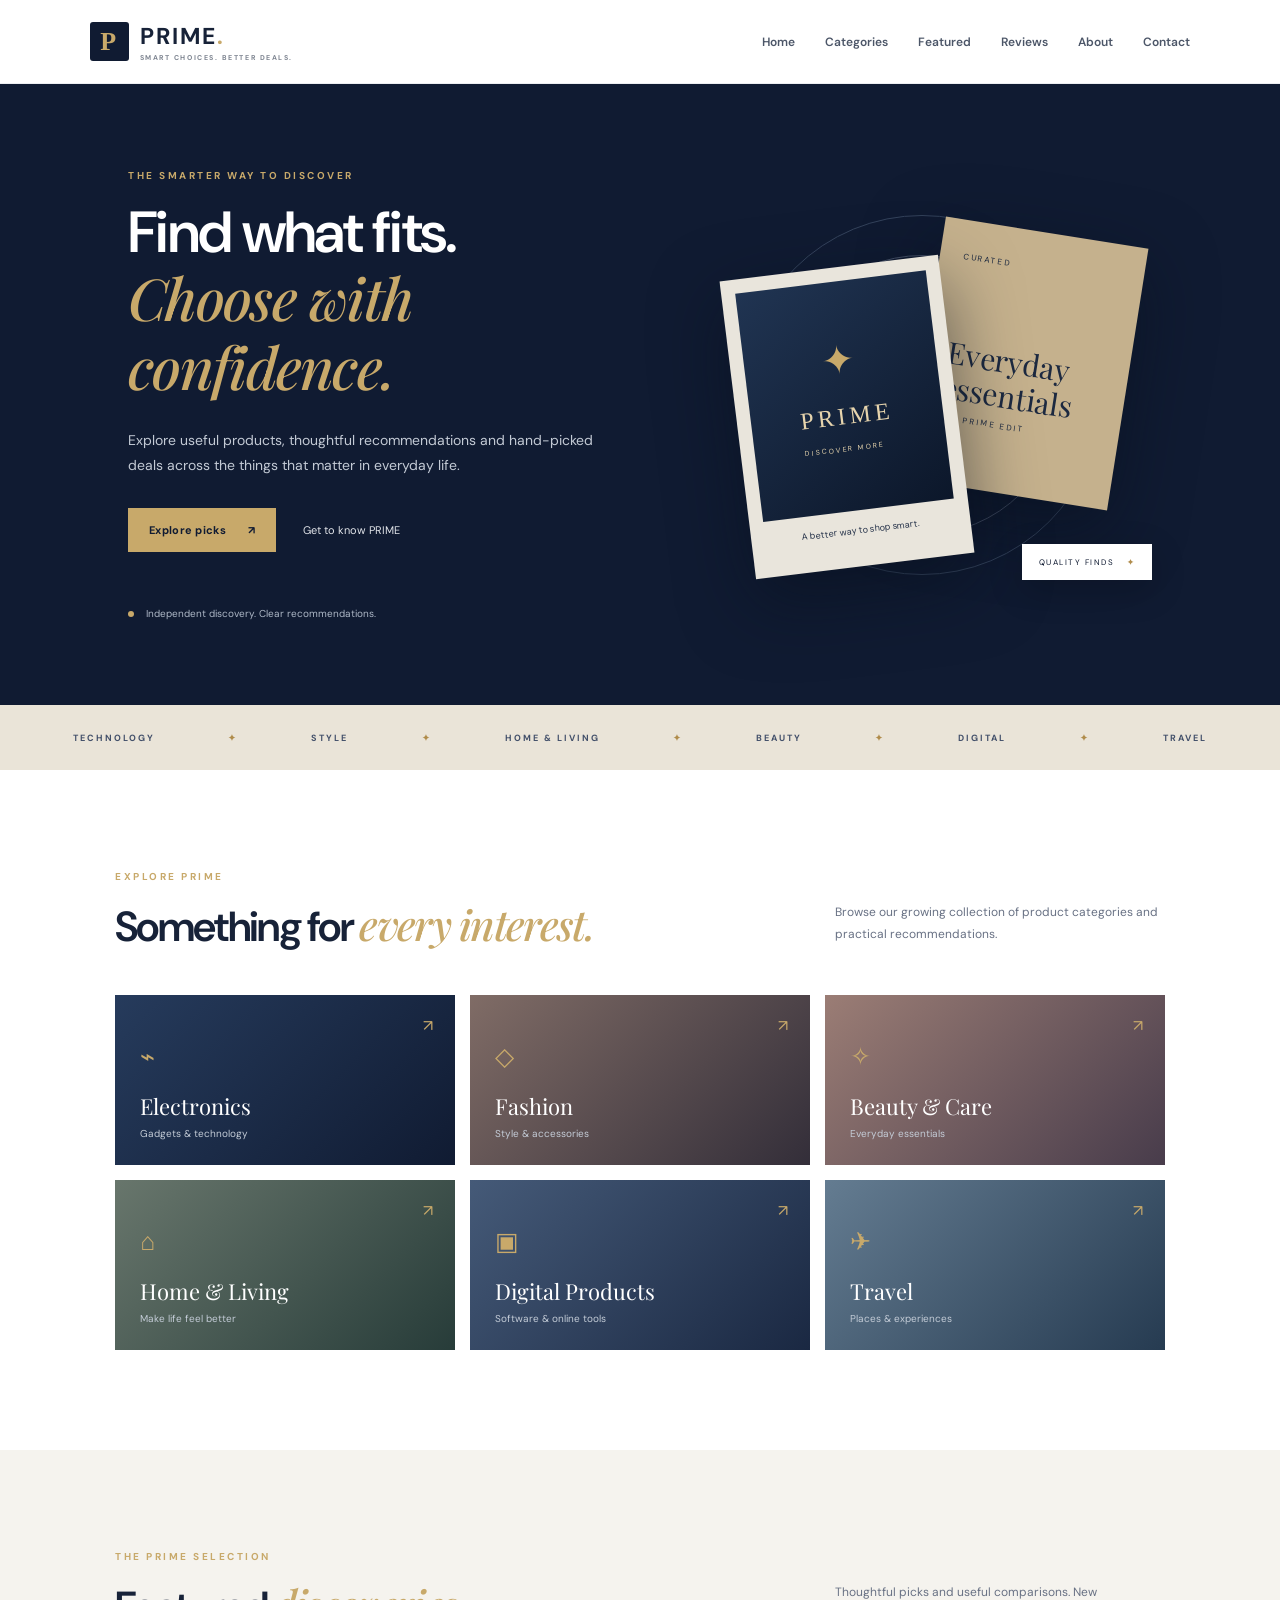
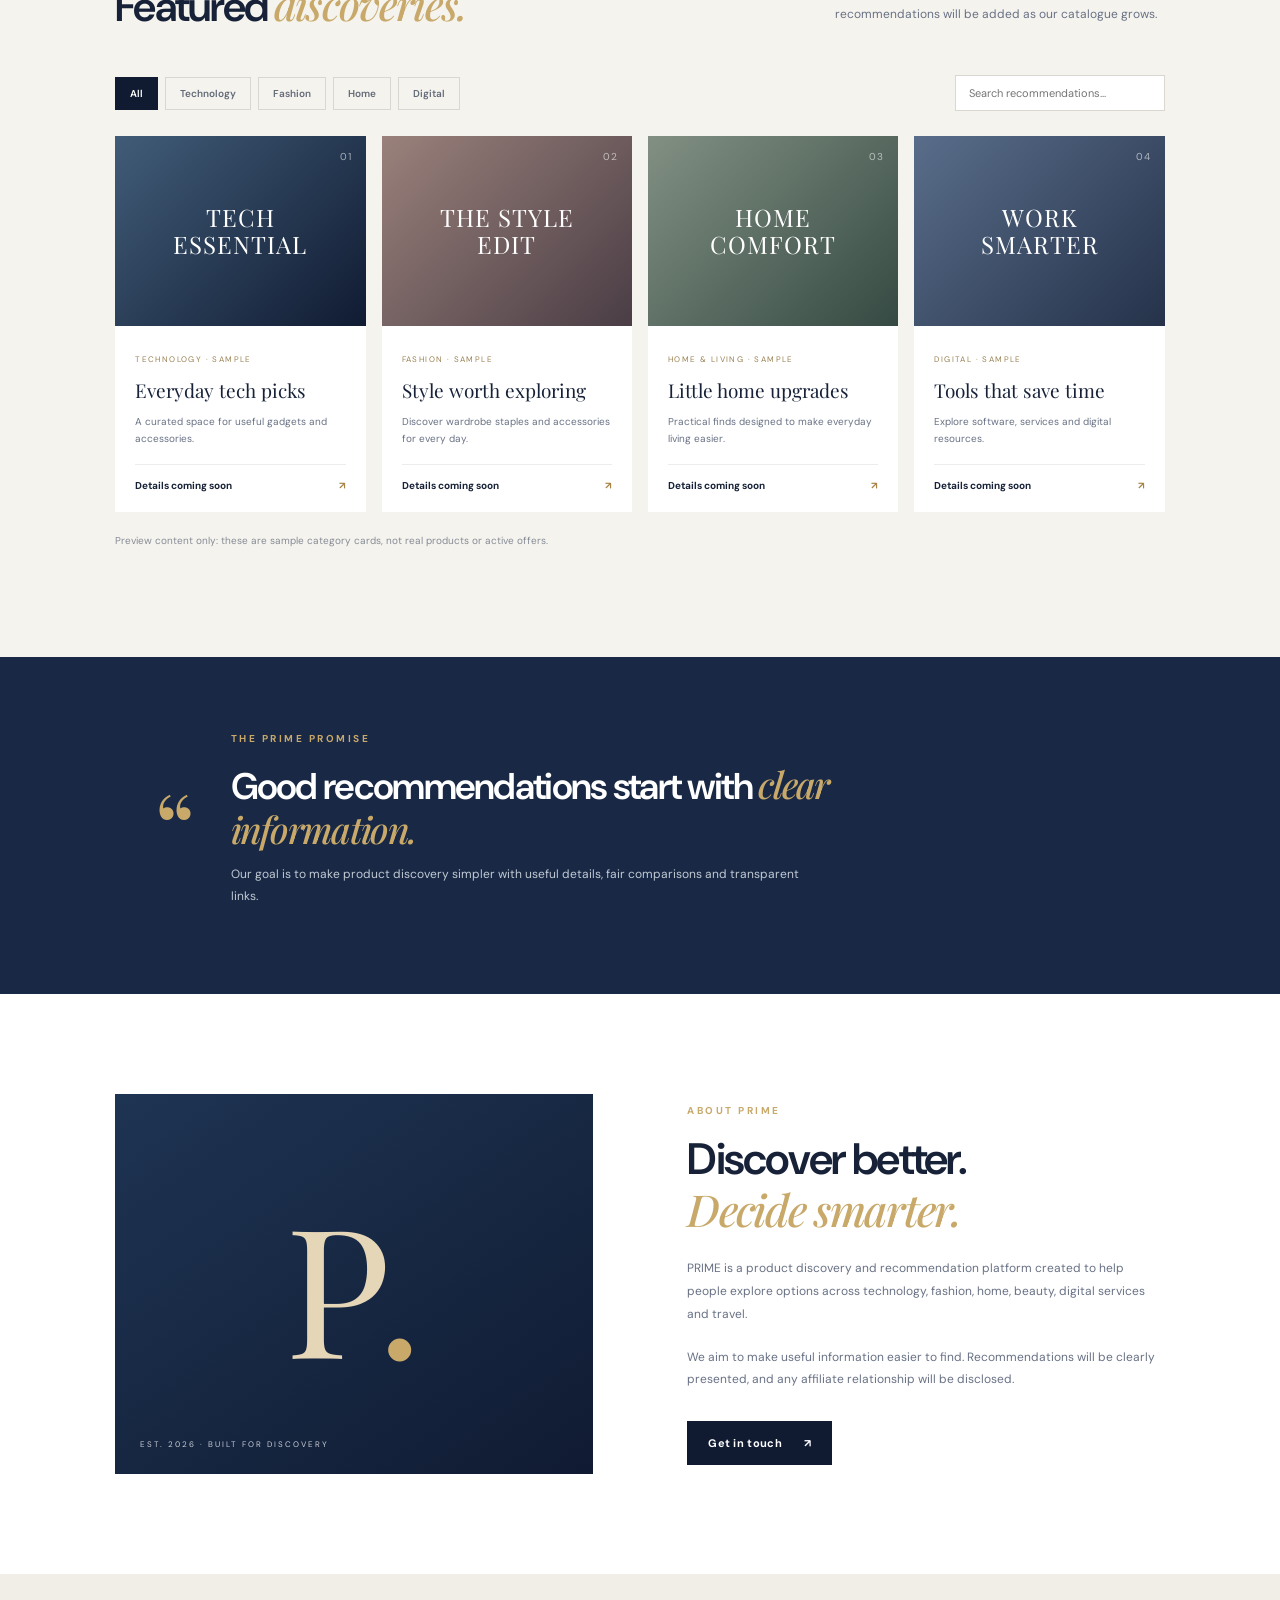
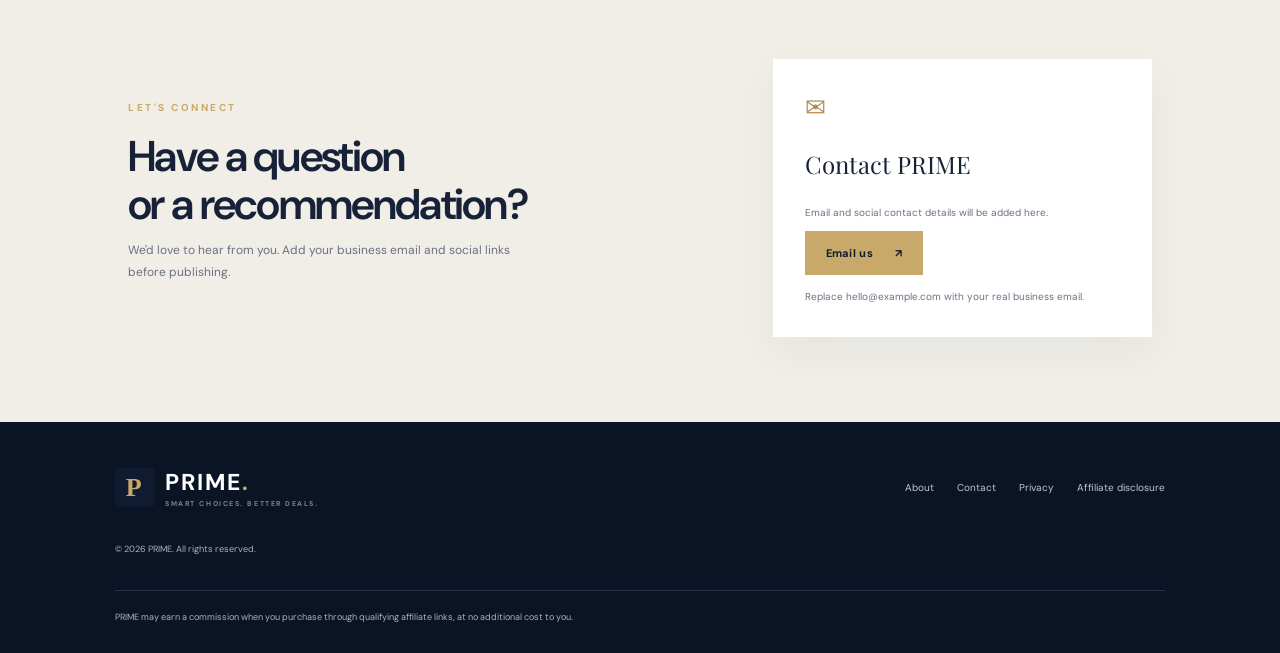
==== index.html @ de2ab21e "Add files via upload" ====
<!doctype html>
<html lang="en">
<head>
  <meta charset="utf-8">
  <meta name="viewport" content="width=device-width, initial-scale=1">
  <meta name="description" content="PRIME helps you discover useful products, compare options and explore deals from trusted sellers.">
  <meta name="theme-color" content="#101b32">
  <title>PRIME — Smart Choices. Better Deals.</title>
  <link rel="stylesheet" href="styles.css">
</head>
<body>
<header class="site-header">
  <a class="brand" href="#home" aria-label="PRIME home"><span class="brand-mark">P</span><span>PRIME<span class="brand-dot">.</span><small>SMART CHOICES. BETTER DEALS.</small></span></a>
  <button class="menu-toggle" aria-label="Open menu" aria-expanded="false">☰</button>
  <nav class="nav">
    <a href="#home">Home</a><a href="#categories">Categories</a><a href="#featured">Featured</a>
    <a href="#reviews">Reviews</a><a href="#about">About</a><a href="#contact">Contact</a>
  </nav>
</header>

<main>
<section class="hero" id="home">
  <div class="hero-copy">
    <p class="eyebrow">THE SMARTER WAY TO DISCOVER</p>
    <h1>Find what fits.<br><em>Choose with confidence.</em></h1>
    <p class="hero-text">Explore useful products, thoughtful recommendations and hand-picked deals across the things that matter in everyday life.</p>
    <div class="hero-actions"><a class="button button-gold" href="#featured">Explore picks <span>↗</span></a><a class="text-link" href="#about">Get to know PRIME</a></div>
    <div class="trust-line"><span class="trust-dot"></span> Independent discovery. Clear recommendations.</div>
  </div>
  <div class="hero-art" aria-label="Decorative premium product display">
    <div class="orbit orbit-one"></div><div class="orbit orbit-two"></div>
    <div class="hero-card card-back"><span>CURATED</span><b>Everyday<br>essentials</b><small>THE PRIME EDIT</small></div>
    <div class="hero-card card-front"><div class="device-screen"><span class="screen-spark">✦</span><span>PRIME<br><small>DISCOVER MORE</small></span></div><div class="card-caption">A better way to shop smart.</div></div>
    <div class="floating-tag">QUALITY FINDS <b>✦</b></div>
  </div>
</section>

<section class="ticker"><span>TECHNOLOGY</span><i>✦</i><span>STYLE</span><i>✦</i><span>HOME & LIVING</span><i>✦</i><span>BEAUTY</span><i>✦</i><span>DIGITAL</span><i>✦</i><span>TRAVEL</span></section>

<section class="section" id="categories">
  <div class="section-heading"><div><p class="eyebrow">EXPLORE PRIME</p><h2>Something for <em>every interest.</em></h2></div><p>Browse our growing collection of product categories and practical recommendations.</p></div>
  <div class="category-grid">
    <a class="category cat-tech" href="#featured"><span class="category-icon">⌁</span><b>Electronics</b><small>Gadgets & technology</small><span class="arrow">↗</span></a>
    <a class="category cat-style" href="#featured"><span class="category-icon">◇</span><b>Fashion</b><small>Style & accessories</small><span class="arrow">↗</span></a>
    <a class="category cat-beauty" href="#featured"><span class="category-icon">✧</span><b>Beauty & Care</b><small>Everyday essentials</small><span class="arrow">↗</span></a>
    <a class="category cat-home" href="#featured"><span class="category-icon">⌂</span><b>Home & Living</b><small>Make life feel better</small><span class="arrow">↗</span></a>
    <a class="category cat-digital" href="#featured"><span class="category-icon">▣</span><b>Digital Products</b><small>Software & online tools</small><span class="arrow">↗</span></a>
    <a class="category cat-travel" href="#featured"><span class="category-icon">✈</span><b>Travel</b><small>Places & experiences</small><span class="arrow">↗</span></a>
  </div>
</section>

<section class="featured-section" id="featured">
  <div class="section-heading"><div><p class="eyebrow">THE PRIME SELECTION</p><h2>Featured <em>discoveries.</em></h2></div><p>Thoughtful picks and useful comparisons. New recommendations will be added as our catalogue grows.</p></div>
  <div class="toolbar"><div class="filters" role="group" aria-label="Filter products"><button class="filter active" data-filter="all">All</button><button class="filter" data-filter="technology">Technology</button><button class="filter" data-filter="fashion">Fashion</button><button class="filter" data-filter="home">Home</button><button class="filter" data-filter="digital">Digital</button></div><input id="search" type="search" placeholder="Search recommendations..." aria-label="Search recommendations"></div>
  <div class="product-grid" id="product-grid">
    <article class="product-card" data-category="technology"><div class="product-art art-one"><span>TECH<br>ESSENTIAL</span><b>01</b></div><div class="product-info"><small>TECHNOLOGY · SAMPLE</small><h3>Everyday tech picks</h3><p>A curated space for useful gadgets and accessories.</p><a class="product-link" href="#contact">Details coming soon <span>↗</span></a></div></article>
    <article class="product-card" data-category="fashion"><div class="product-art art-two"><span>THE STYLE<br>EDIT</span><b>02</b></div><div class="product-info"><small>FASHION · SAMPLE</small><h3>Style worth exploring</h3><p>Discover wardrobe staples and accessories for every day.</p><a class="product-link" href="#contact">Details coming soon <span>↗</span></a></div></article>
    <article class="product-card" data-category="home"><div class="product-art art-three"><span>HOME<br>COMFORT</span><b>03</b></div><div class="product-info"><small>HOME & LIVING · SAMPLE</small><h3>Little home upgrades</h3><p>Practical finds designed to make everyday living easier.</p><a class="product-link" href="#contact">Details coming soon <span>↗</span></a></div></article>
    <article class="product-card" data-category="digital"><div class="product-art art-four"><span>WORK<br>SMARTER</span><b>04</b></div><div class="product-info"><small>DIGITAL · SAMPLE</small><h3>Tools that save time</h3><p>Explore software, services and digital resources.</p><a class="product-link" href="#contact">Details coming soon <span>↗</span></a></div></article>
  </div>
  <p class="demo-note">Preview content only: these are sample category cards, not real products or active offers.</p>
</section>

<section class="quote-band" id="reviews"><span class="quote-mark">“</span><div><p class="eyebrow">THE PRIME PROMISE</p><h2>Good recommendations start with <em>clear information.</em></h2><p>Our goal is to make product discovery simpler with useful details, fair comparisons and transparent links.</p></div></section>

<section class="section about-section" id="about"><div class="about-visual"><div class="about-monogram">P<span>.</span></div><span class="about-label">EST. 2026 · BUILT FOR DISCOVERY</span></div><div class="about-copy"><p class="eyebrow">ABOUT PRIME</p><h2>Discover better.<br><em>Decide smarter.</em></h2><p>PRIME is a product discovery and recommendation platform created to help people explore options across technology, fashion, home, beauty, digital services and travel.</p><p>We aim to make useful information easier to find. Recommendations will be clearly presented, and any affiliate relationship will be disclosed.</p><a class="button button-dark" href="#contact">Get in touch <span>↗</span></a></div></section>

<section class="contact-section" id="contact"><div><p class="eyebrow">LET'S CONNECT</p><h2>Have a question<br>or a recommendation?</h2><p>We'd love to hear from you. Add your business email and social links before publishing.</p></div><div class="contact-panel"><span class="contact-icon">✉</span><h3>Contact PRIME</h3><p>Email and social contact details will be added here.</p><a class="button button-gold" href="mailto:hello@example.com">Email us <span>↗</span></a><small>Replace hello@example.com with your real business email.</small></div></section>
</main>

<footer class="footer"><a class="brand footer-brand" href="#home"><span class="brand-mark">P</span><span>PRIME<span class="brand-dot">.</span><small>SMART CHOICES. BETTER DEALS.</small></span></a><div class="footer-links"><a href="#about">About</a><a href="#contact">Contact</a><a href="privacy.html">Privacy</a><a href="disclosure.html">Affiliate disclosure</a></div><p>© <span id="year"></span> PRIME. All rights reserved.</p><p class="footer-note">PRIME may earn a commission when you purchase through qualifying affiliate links, at no additional cost to you.</p></footer>
<script src="script.js"></script>
</body></html>
---- styles.css ----
@import url('https://fonts.googleapis.com/css2?family=DM+Sans:wght@400;500;600;700&family=Playfair+Display:ital,wght@0,500;0,600;0,700;1,500;1,600&display=swap');
:root{--navy:#101b32;--navy2:#192945;--gold:#c8a96a;--cream:#f5f3ee;--ink:#172238;--muted:#687184}
*{box-sizing:border-box}html{scroll-behavior:smooth}body{margin:0;font-family:'DM Sans',Arial,sans-serif;color:var(--ink);background:#fff}a{color:inherit;text-decoration:none}.site-header{height:84px;padding:0 7%;display:flex;align-items:center;justify-content:space-between;background:#fff;position:sticky;top:0;z-index:10;border-bottom:1px solid #eceef1}.brand{display:flex;align-items:center;gap:11px;font-size:23px;font-weight:700;letter-spacing:2px}.brand-mark{width:39px;height:39px;background:var(--navy);color:var(--gold);display:grid;place-items:center;font-family:Georgia,serif;font-size:26px;border-radius:3px}.brand-dot{color:var(--gold)}.brand small{display:block;font-size:7px;letter-spacing:1.55px;color:#7d8490;margin-top:2px}.nav{display:flex;gap:30px;font-size:12px;font-weight:600;color:#4c5668}.nav a:hover,.footer-links a:hover{color:#b08c4b}.menu-toggle{display:none;background:none;border:0;font-size:25px;color:var(--navy)}
.hero{background:var(--navy);color:white;min-height:590px;padding:85px 10%;display:grid;grid-template-columns:1.1fr .9fr;align-items:center;overflow:hidden}.eyebrow{font-size:10px;letter-spacing:2.5px;font-weight:700;color:var(--gold);margin:0 0 18px}.hero h1,.section h2,.section-heading h2,.about-copy h2,.quote-band h2,.contact-section h2{font-size:clamp(36px,5vw,58px);line-height:1.12;letter-spacing:-1.7px;margin:0;font-weight:600}.hero h1 em,.section h2 em,.section-heading h2 em,.about-copy h2 em,.quote-band h2 em{font-family:'Playfair Display',serif;color:var(--gold);font-weight:500}.hero-text{max-width:480px;color:#c3cad5;line-height:1.8;font-size:14px;margin:25px 0 30px}.hero-actions{display:flex;align-items:center;gap:27px}.button{display:inline-flex;align-items:center;gap:22px;padding:15px 21px;font-size:11px;font-weight:700;letter-spacing:.3px}.button-gold{background:var(--gold);color:var(--navy)}.button-dark{background:var(--navy);color:white}.text-link{font-size:11px;color:#e1e4e9}.trust-line{margin-top:55px;color:#aeb8c7;font-size:10px}.trust-dot{display:inline-block;width:6px;height:6px;border-radius:50%;background:var(--gold);margin-right:9px}.hero-art{height:400px;position:relative;display:grid;place-items:center}.orbit{position:absolute;border:1px solid #34435c;border-radius:50%;width:360px;height:360px}.orbit-two{width:280px;height:280px;border-color:#48536a}.hero-card{position:absolute;box-shadow:0 25px 70px #080f1d88}.card-back{width:205px;height:265px;background:#c5b18d;right:5%;top:36px;padding:23px;color:#1c2940;transform:rotate(9deg)}.card-back span,.card-back small{font-size:8px;letter-spacing:2px}.card-back b{display:block;font:30px/1.15 'Playfair Display',serif;margin-top:72px}.card-front{width:220px;height:300px;background:#e9e5dc;left:10%;top:72px;transform:rotate(-7deg);padding:14px}.device-screen{height:230px;background:linear-gradient(145deg,#203452,#0c172a);display:flex;flex-direction:column;align-items:center;justify-content:center;color:#e6d4ad;font:24px Georgia;letter-spacing:4px}.device-screen small{font:7px 'DM Sans';letter-spacing:2px}.screen-spark{font-size:40px;color:var(--gold);margin-bottom:20px}.card-caption{color:#26334a;text-align:center;font-size:9px;margin-top:14px}.floating-tag{position:absolute;bottom:15px;right:0;background:white;color:var(--navy);padding:13px 17px;font-size:8px;letter-spacing:1.5px;box-shadow:0 10px 35px #0003}.floating-tag b{color:#b08c4b;margin-left:9px}.ticker{height:65px;background:#eae4d8;display:flex;align-items:center;justify-content:space-evenly;color:#43506a;font-size:9px;font-weight:700;letter-spacing:2px;flex-wrap:wrap}.ticker i{color:#b08c4b;font-style:normal}.section,.featured-section{padding:100px 9%}.section-heading{display:flex;align-items:end;justify-content:space-between;gap:35px;margin-bottom:45px}.section-heading h2{font-size:42px}.section-heading>p{max-width:330px;color:var(--muted);font-size:12px;line-height:1.8;margin:0 0 5px}.category-grid{display:grid;grid-template-columns:repeat(3,1fr);gap:15px}.category{min-height:170px;padding:25px;position:relative;display:flex;flex-direction:column;justify-content:end;color:white;overflow:hidden}.category:before{content:"";position:absolute;inset:0;background:linear-gradient(135deg,#263b5c,#101b32);z-index:0}.category>*{position:relative}.category-icon{font-size:25px;color:var(--gold);margin-bottom:18px}.category b{font:22px 'Playfair Display',serif}.category small{font-size:10px;color:#c4ccd7;margin-top:6px}.category .arrow{position:absolute;right:22px;top:20px;color:var(--gold)}.cat-style:before{background:linear-gradient(135deg,#806c66,#332e39)}.cat-beauty:before{background:linear-gradient(135deg,#9b7d75,#483c4b)}.cat-home:before{background:linear-gradient(135deg,#68766c,#273c39)}.cat-digital:before{background:linear-gradient(135deg,#455a78,#1a2842)}.cat-travel:before{background:linear-gradient(135deg,#647c91,#263b51)}.featured-section{background:var(--cream)}.toolbar{display:flex;justify-content:space-between;gap:20px;align-items:center;margin-bottom:25px}.filters{display:flex;gap:7px;flex-wrap:wrap}.filter{border:1px solid #d9d7d0;background:transparent;padding:9px 14px;font:600 10px 'DM Sans';color:#626a77;cursor:pointer}.filter.active,.filter:hover{background:var(--navy);color:white;border-color:var(--navy)}#search{padding:10px 13px;border:1px solid #d9d7d0;background:white;font:11px 'DM Sans';min-width:210px}.product-grid{display:grid;grid-template-columns:repeat(4,1fr);gap:16px}.product-card{background:#fff}.product-art{height:190px;display:flex;align-items:center;justify-content:center;position:relative;color:#fff;font:24px/1.15 'Playfair Display',serif;text-align:center;letter-spacing:1px}.product-art b{position:absolute;right:14px;top:14px;font:10px 'DM Sans';color:#fff9}.art-one{background:linear-gradient(135deg,#415c78,#101b32)}.art-two{background:linear-gradient(135deg,#9a817b,#4a3d45)}.art-three{background:linear-gradient(135deg,#829083,#354a43)}.art-four{background:linear-gradient(135deg,#596d8a,#25324a)}.product-info{padding:20px}.product-info small{font-size:8px;letter-spacing:1.4px;color:#9a8152}.product-info h3{font:19px 'Playfair Display',serif;margin:10px 0}.product-info p{font-size:10px;line-height:1.7;color:var(--muted);min-height:35px}.product-link{display:flex;justify-content:space-between;border-top:1px solid #ececec;padding-top:14px;margin-top:16px;font-size:10px;font-weight:700}.product-link span{color:#a78345}.demo-note{font-size:10px;color:#858b95;margin-top:22px}.quote-band{padding:75px 12%;background:var(--navy2);color:white;display:flex;gap:35px;align-items:center}.quote-mark{font:100px 'Playfair Display',serif;color:var(--gold);line-height:.7}.quote-band h2{font-size:37px;max-width:650px}.quote-band p:last-child{font-size:12px;color:#c1c9d4;line-height:1.8;max-width:570px}.about-section{display:grid;grid-template-columns:1fr 1fr;gap:9%;align-items:center}.about-visual{min-height:380px;background:linear-gradient(145deg,#1e3453,#101b32);display:grid;place-items:center;position:relative}.about-monogram{font:180px 'Playfair Display',serif;color:#e5d6b8}.about-monogram span{color:var(--gold)}.about-label{position:absolute;bottom:25px;left:25px;color:#c9cdd4;font-size:8px;letter-spacing:2px}.about-copy h2{font-size:44px}.about-copy>p:not(.eyebrow){font-size:12px;line-height:1.9;color:var(--muted);margin:20px 0}.about-copy .button{margin-top:10px}.contact-section{background:#f1eee7;padding:85px 10%;display:grid;grid-template-columns:1fr .7fr;gap:10%;align-items:center}.contact-section h2{font-size:43px}.contact-section>div>p:last-child{font-size:12px;color:var(--muted);line-height:1.8;max-width:390px}.contact-panel{background:white;padding:32px;box-shadow:0 15px 40px #1a27400d}.contact-icon{color:#b18d4d;font-size:25px}.contact-panel h3{font:24px 'Playfair Display',serif}.contact-panel p,.contact-panel small{font-size:10px;color:var(--muted);line-height:1.7}.contact-panel small{display:block;margin-top:13px}.footer{background:#0b1425;color:white;padding:45px 9% 30px;display:grid;grid-template-columns:1fr 1fr;gap:20px;align-items:center}.footer-brand{width:max-content}.footer-links{display:flex;justify-content:end;gap:23px;font-size:10px;color:#c1c7d1}.footer>p{font-size:9px;color:#aab3c2;margin:15px 0 0}.footer-note{grid-column:1/-1;border-top:1px solid #263149;padding-top:20px}
@media(max-width:800px){.site-header{height:70px;padding:0 5%}.menu-toggle{display:block}.nav{display:none;position:absolute;top:70px;left:0;right:0;background:white;padding:20px 7%;flex-direction:column;gap:18px;border-bottom:1px solid #eee}.nav.open{display:flex}.hero{padding:65px 7%;grid-template-columns:1fr;min-height:auto}.hero-art{height:350px;margin-top:25px}.card-front{left:20%}.card-back{right:12%}.ticker{gap:13px;padding:15px;height:auto;min-height:60px}.section,.featured-section{padding:70px 6%}.section-heading{display:block}.section-heading>p{margin-top:18px}.category-grid{grid-template-columns:repeat(2,1fr)}.product-grid{grid-template-columns:repeat(2,1fr)}.quote-band{padding:60px 7%}.about-section{grid-template-columns:1fr;gap:40px}.about-visual{min-height:290px}.contact-section{grid-template-columns:1fr;gap:35px;padding:65px 7%}}
@media(max-width:480px){.hero h1{font-size:42px}.hero-art{height:300px}.orbit{width:280px;height:280px}.orbit-two{width:220px;height:220px}.card-front{width:175px;height:245px;left:9%;top:35px}.device-screen{height:185px}.card-back{width:165px;height:220px;right:2%;top:15px}.card-back b{font-size:24px;margin-top:55px}.category-grid{grid-template-columns:1fr 1fr;gap:9px}.category{min-height:145px;padding:16px}.category b{font-size:18px}.product-grid{grid-template-columns:1fr 1fr;gap:10px}.product-art{height:140px;font-size:19px}.product-info{padding:13px}.product-info h3{font-size:16px}.toolbar{align-items:stretch;flex-direction:column}#search{width:100%}.quote-band{gap:15px}.quote-mark{font-size:65px}.quote-band h2{font-size:30px}.contact-section h2{font-size:36px}.footer{grid-template-columns:1fr}.footer-links{justify-content:start;flex-wrap:wrap}.footer-note{grid-column:auto}}
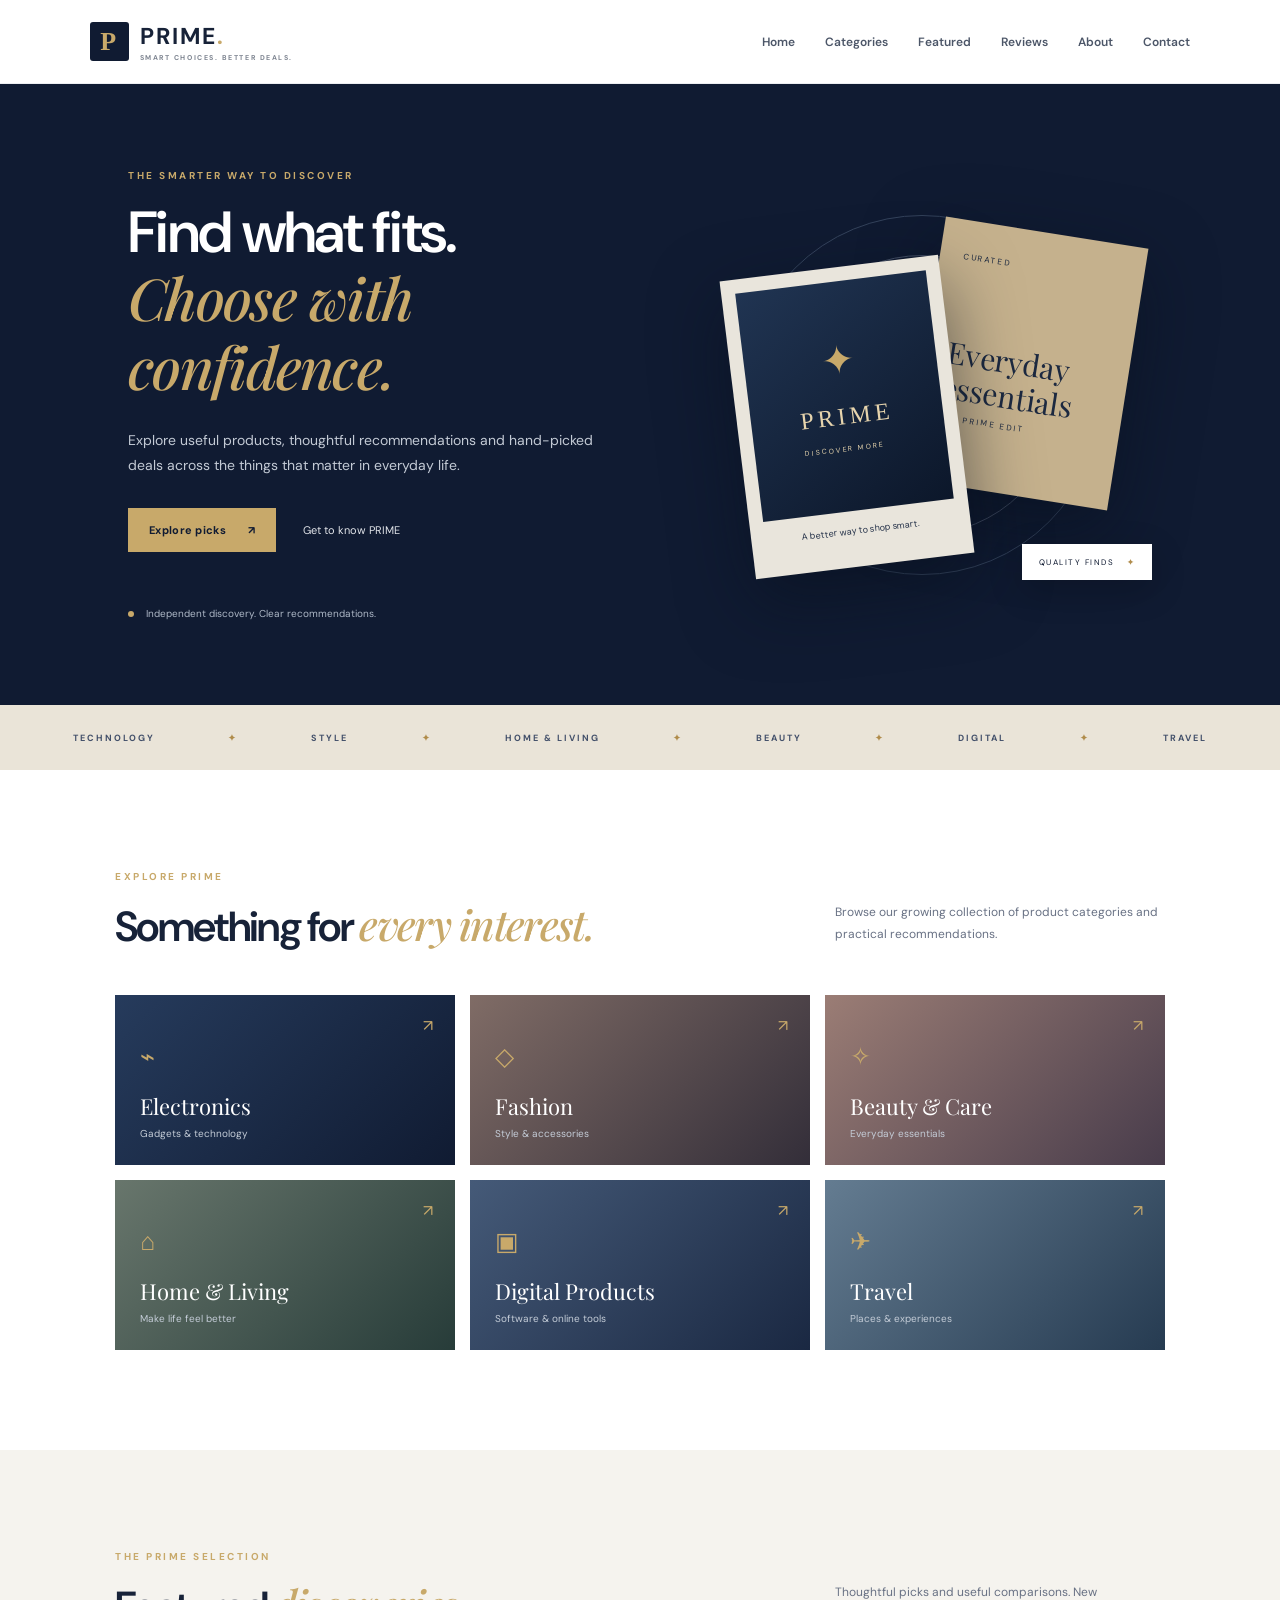
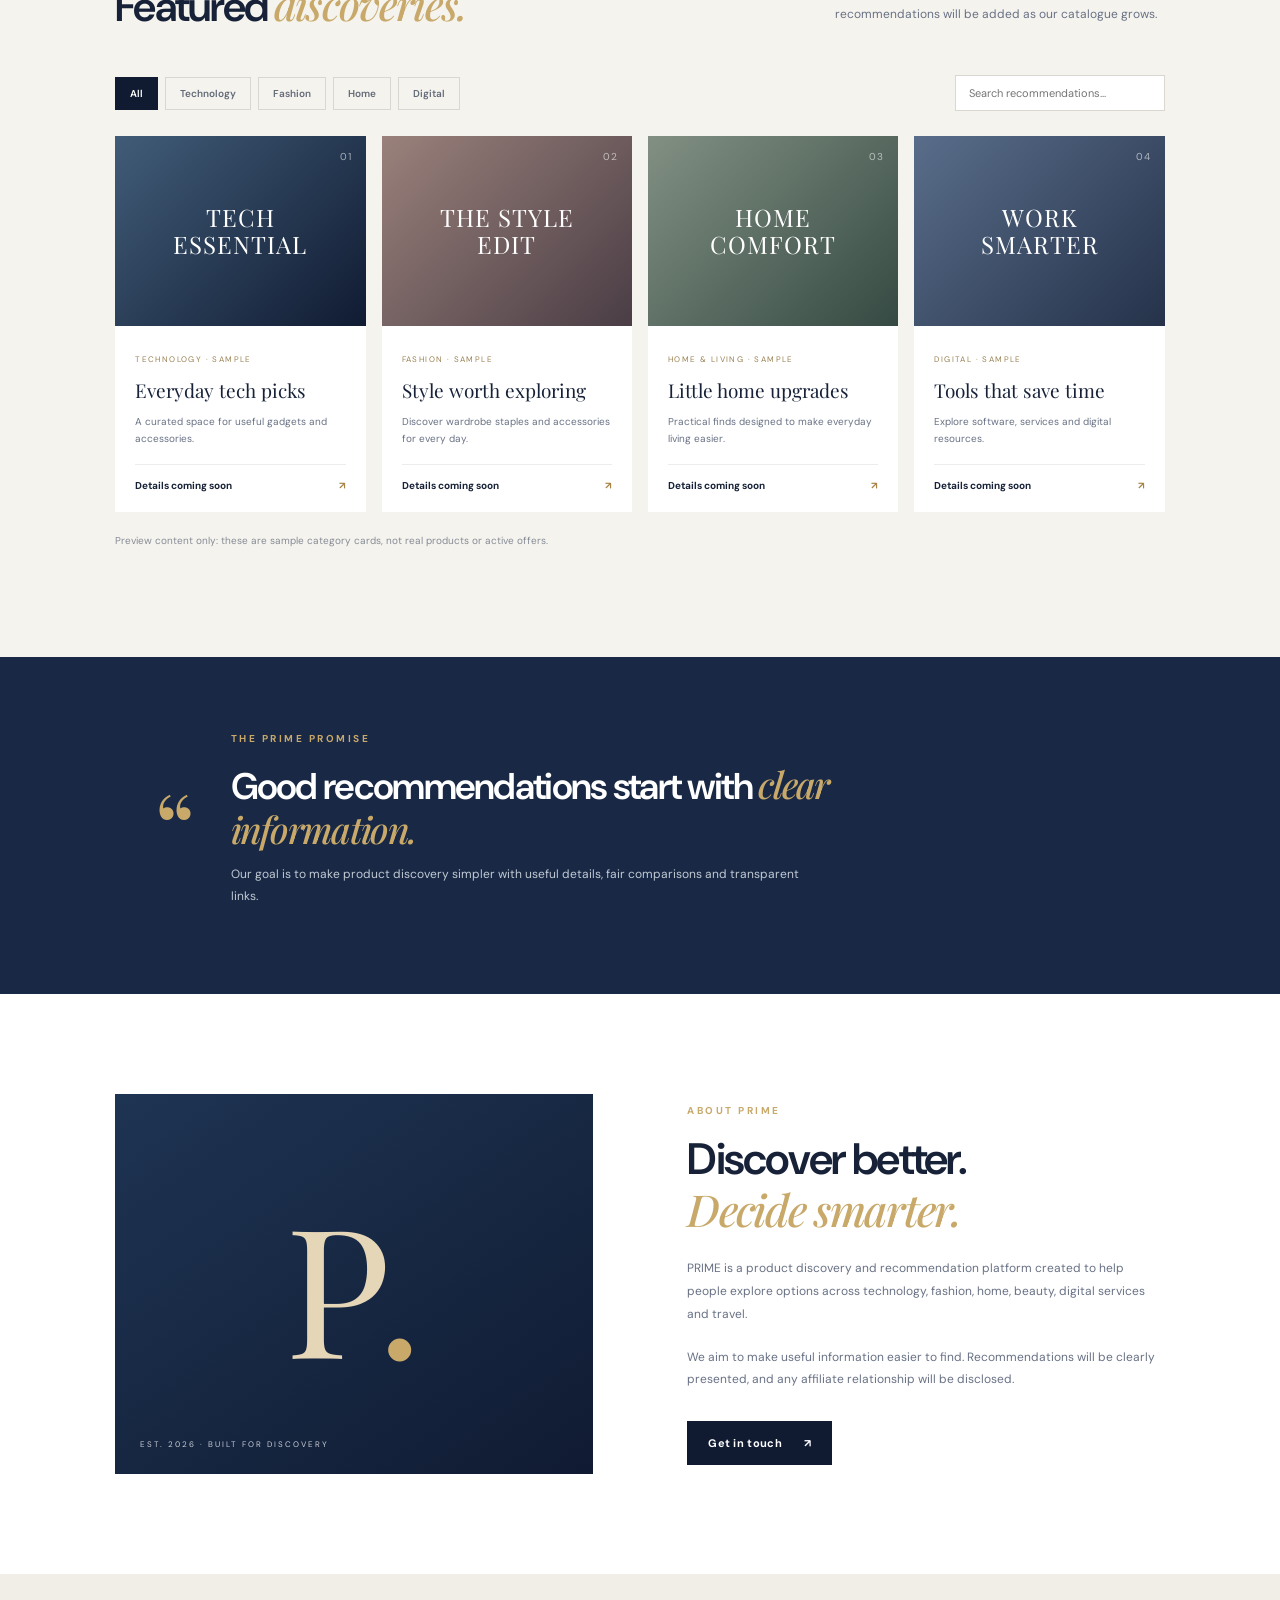
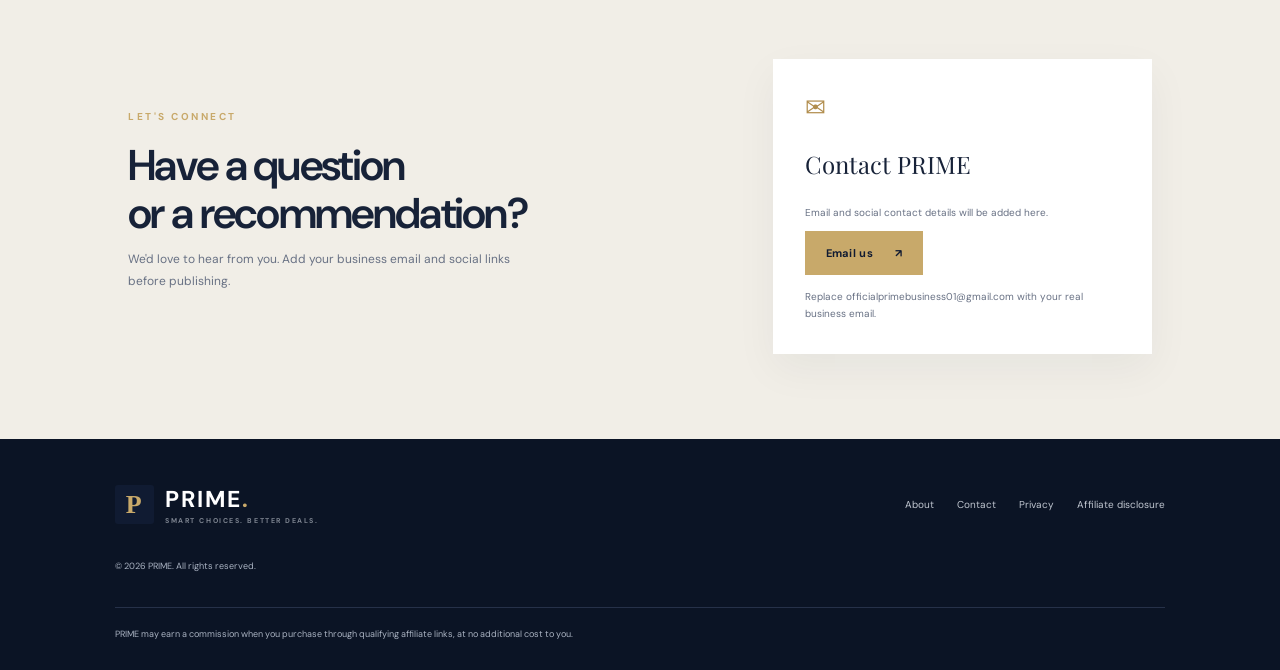
==== commit 6b0074c0: "Change contact email to officialprimebusiness01@gmail.com Updated contact email in the contact secti" ====
--- a/index.html
+++ b/index.html
@@ -65,9 +65,9 @@
 
 <section class="section about-section" id="about"><div class="about-visual"><div class="about-monogram">P<span>.</span></div><span class="about-label">EST. 2026 · BUILT FOR DISCOVERY</span></div><div class="about-copy"><p class="eyebrow">ABOUT PRIME</p><h2>Discover better.<br><em>Decide smarter.</em></h2><p>PRIME is a product discovery and recommendation platform created to help people explore options across technology, fashion, home, beauty, digital services and travel.</p><p>We aim to make useful information easier to find. Recommendations will be clearly presented, and any affiliate relationship will be disclosed.</p><a class="button button-dark" href="#contact">Get in touch <span>↗</span></a></div></section>
 
-<section class="contact-section" id="contact"><div><p class="eyebrow">LET'S CONNECT</p><h2>Have a question<br>or a recommendation?</h2><p>We'd love to hear from you. Add your business email and social links before publishing.</p></div><div class="contact-panel"><span class="contact-icon">✉</span><h3>Contact PRIME</h3><p>Email and social contact details will be added here.</p><a class="button button-gold" href="mailto:hello@example.com">Email us <span>↗</span></a><small>Replace hello@example.com with your real business email.</small></div></section>
+<section class="contact-section" id="contact"><div><p class="eyebrow">LET'S CONNECT</p><h2>Have a question<br>or a recommendation?</h2><p>We'd love to hear from you. Add your business email and social links before publishing.</p></div><div class="contact-panel"><span class="contact-icon">✉</span><h3>Contact PRIME</h3><p>Email and social contact details will be added here.</p><a class="button button-gold" href="mailto:officialprimebusiness01@gmail.com">Email us <span>↗</span></a><small>Replace officialprimebusiness01@gmail.com with your real business email.</small></div></section>
 </main>
 
 <footer class="footer"><a class="brand footer-brand" href="#home"><span class="brand-mark">P</span><span>PRIME<span class="brand-dot">.</span><small>SMART CHOICES. BETTER DEALS.</small></span></a><div class="footer-links"><a href="#about">About</a><a href="#contact">Contact</a><a href="privacy.html">Privacy</a><a href="disclosure.html">Affiliate disclosure</a></div><p>© <span id="year"></span> PRIME. All rights reserved.</p><p class="footer-note">PRIME may earn a commission when you purchase through qualifying affiliate links, at no additional cost to you.</p></footer>
 <script src="script.js"></script>
-</body></html>+</body></html>
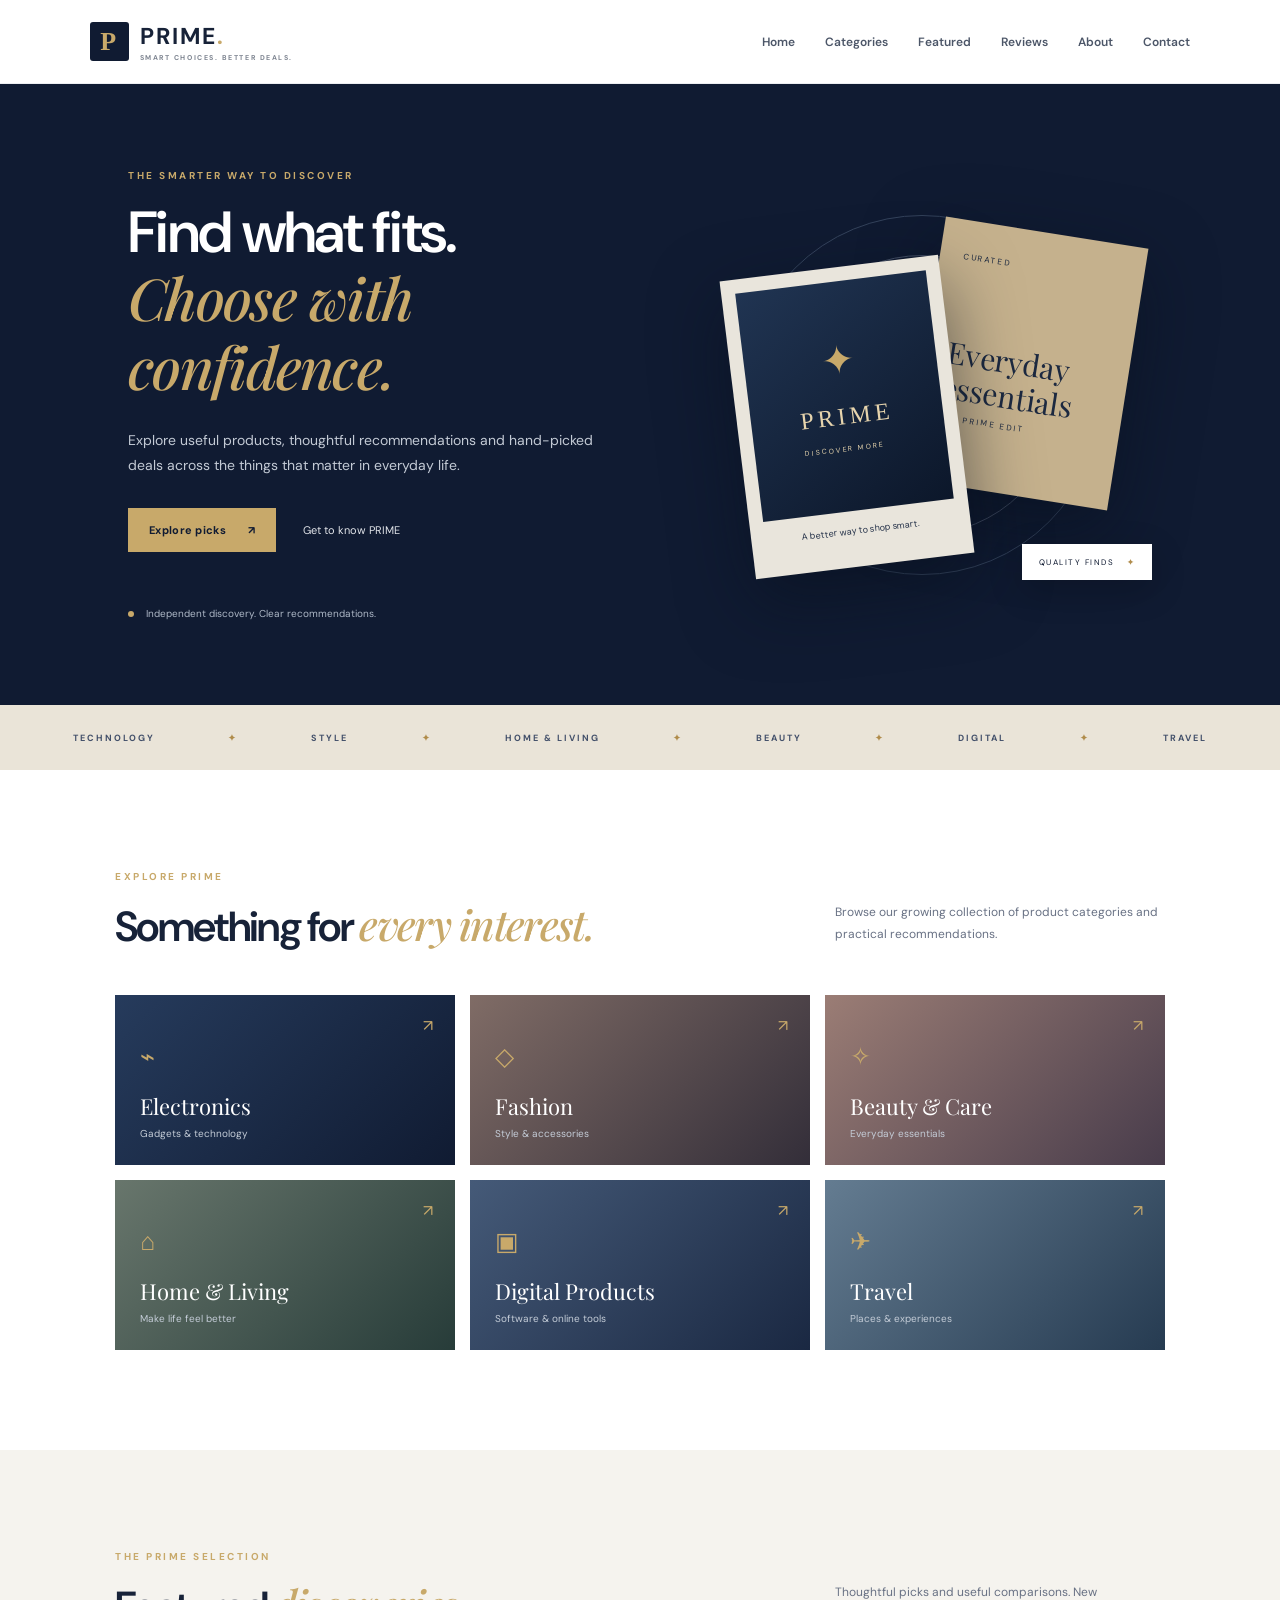
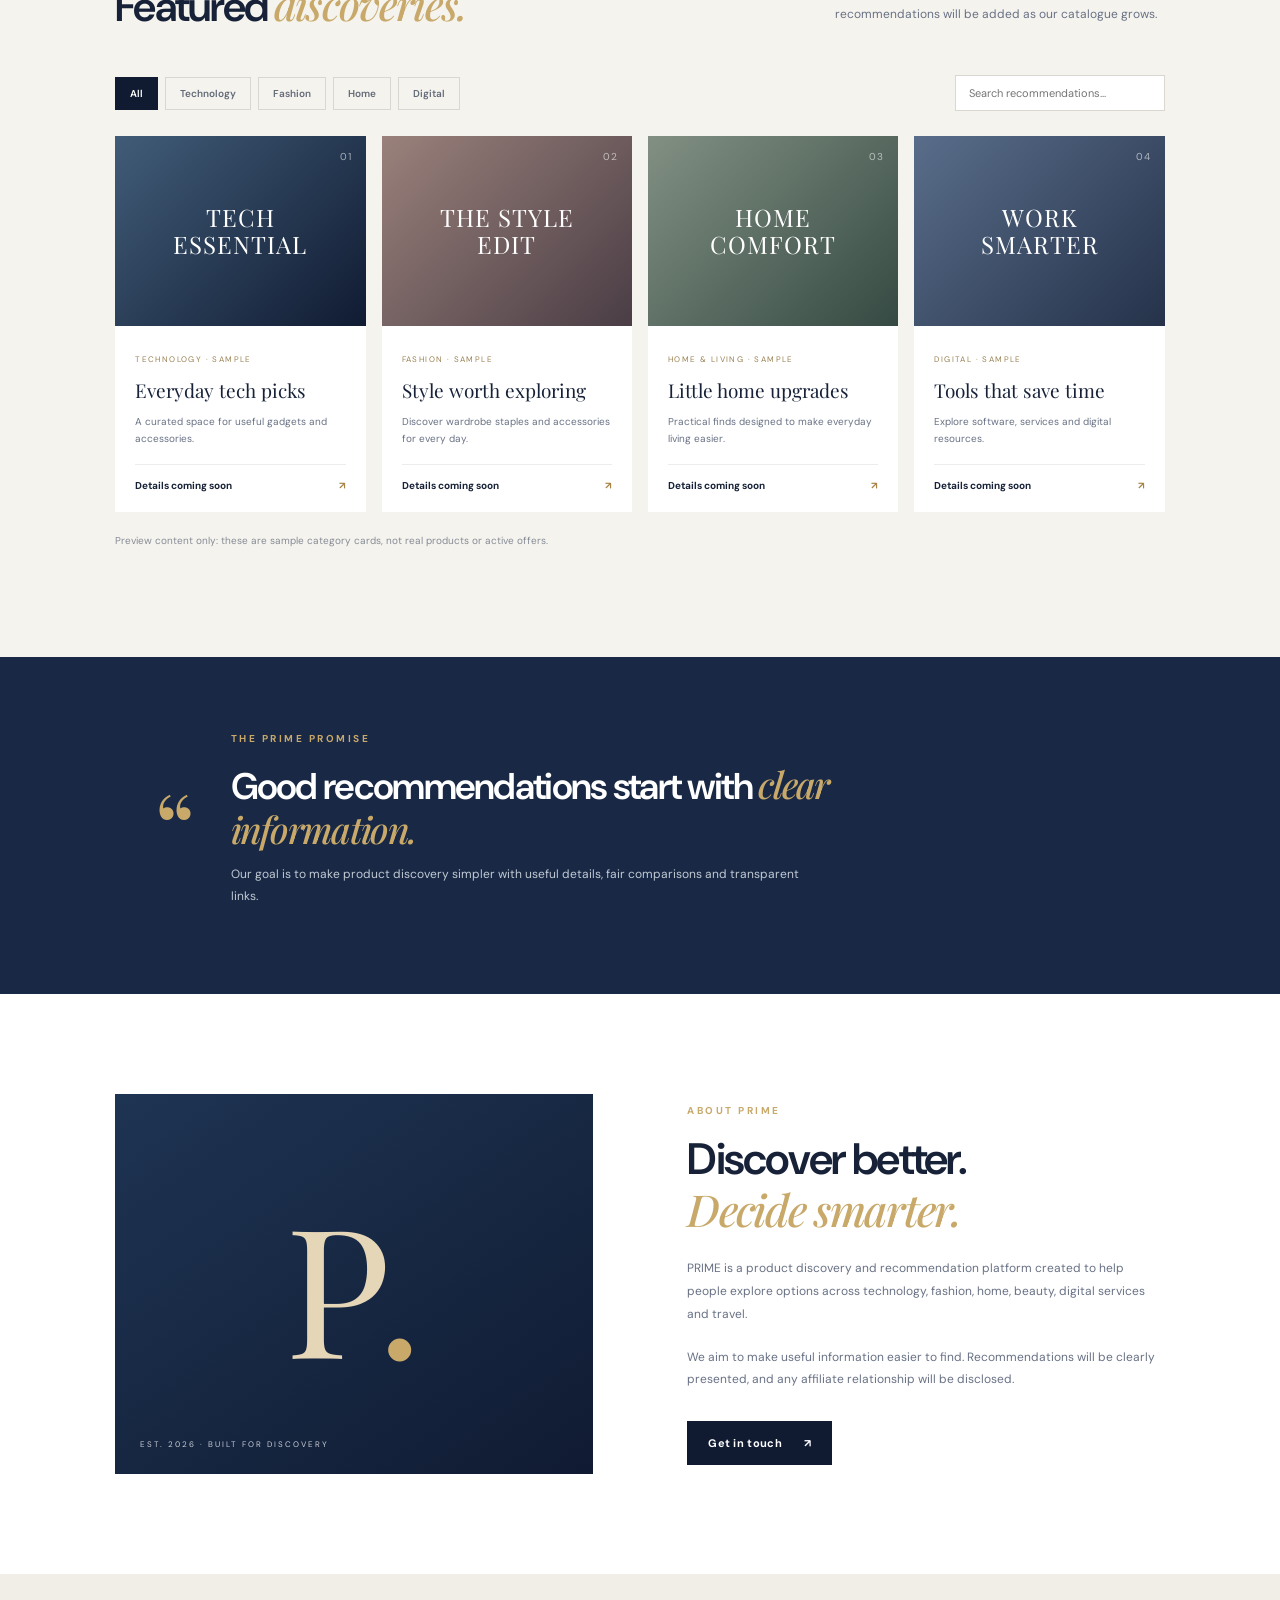
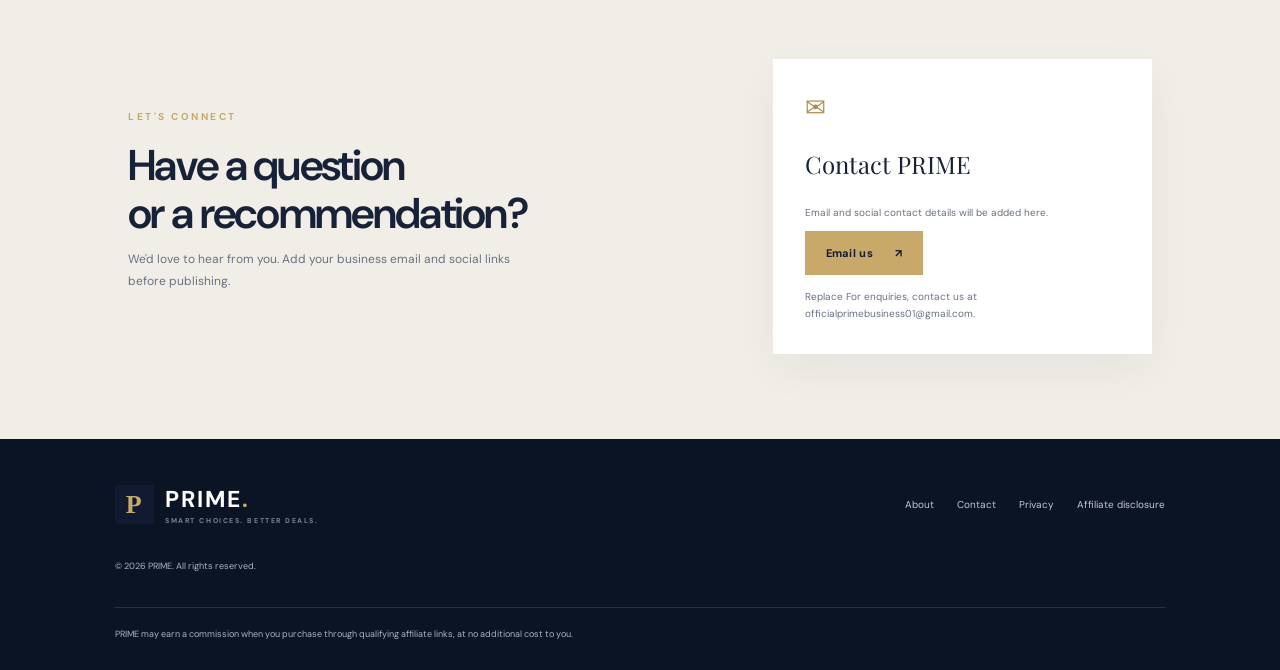
==== commit fab25ac7: "Revise contact section with updated email note Updated the contact section to include a note for enq" ====
--- a/index.html
+++ b/index.html
@@ -65,7 +65,7 @@
 
 <section class="section about-section" id="about"><div class="about-visual"><div class="about-monogram">P<span>.</span></div><span class="about-label">EST. 2026 · BUILT FOR DISCOVERY</span></div><div class="about-copy"><p class="eyebrow">ABOUT PRIME</p><h2>Discover better.<br><em>Decide smarter.</em></h2><p>PRIME is a product discovery and recommendation platform created to help people explore options across technology, fashion, home, beauty, digital services and travel.</p><p>We aim to make useful information easier to find. Recommendations will be clearly presented, and any affiliate relationship will be disclosed.</p><a class="button button-dark" href="#contact">Get in touch <span>↗</span></a></div></section>
 
-<section class="contact-section" id="contact"><div><p class="eyebrow">LET'S CONNECT</p><h2>Have a question<br>or a recommendation?</h2><p>We'd love to hear from you. Add your business email and social links before publishing.</p></div><div class="contact-panel"><span class="contact-icon">✉</span><h3>Contact PRIME</h3><p>Email and social contact details will be added here.</p><a class="button button-gold" href="mailto:officialprimebusiness01@gmail.com">Email us <span>↗</span></a><small>Replace officialprimebusiness01@gmail.com with your real business email.</small></div></section>
+<section class="contact-section" id="contact"><div><p class="eyebrow">LET'S CONNECT</p><h2>Have a question<br>or a recommendation?</h2><p>We'd love to hear from you. Add your business email and social links before publishing.</p></div><div class="contact-panel"><span class="contact-icon">✉</span><h3>Contact PRIME</h3><p>Email and social contact details will be added here.</p><a class="button button-gold" href="mailto:officialprimebusiness01@gmail.com">Email us <span>↗</span></a><small>Replace For enquiries, contact us at officialprimebusiness01@gmail.com.</small></div></section>
 </main>
 
 <footer class="footer"><a class="brand footer-brand" href="#home"><span class="brand-mark">P</span><span>PRIME<span class="brand-dot">.</span><small>SMART CHOICES. BETTER DEALS.</small></span></a><div class="footer-links"><a href="#about">About</a><a href="#contact">Contact</a><a href="privacy.html">Privacy</a><a href="disclosure.html">Affiliate disclosure</a></div><p>© <span id="year"></span> PRIME. All rights reserved.</p><p class="footer-note">PRIME may earn a commission when you purchase through qualifying affiliate links, at no additional cost to you.</p></footer>
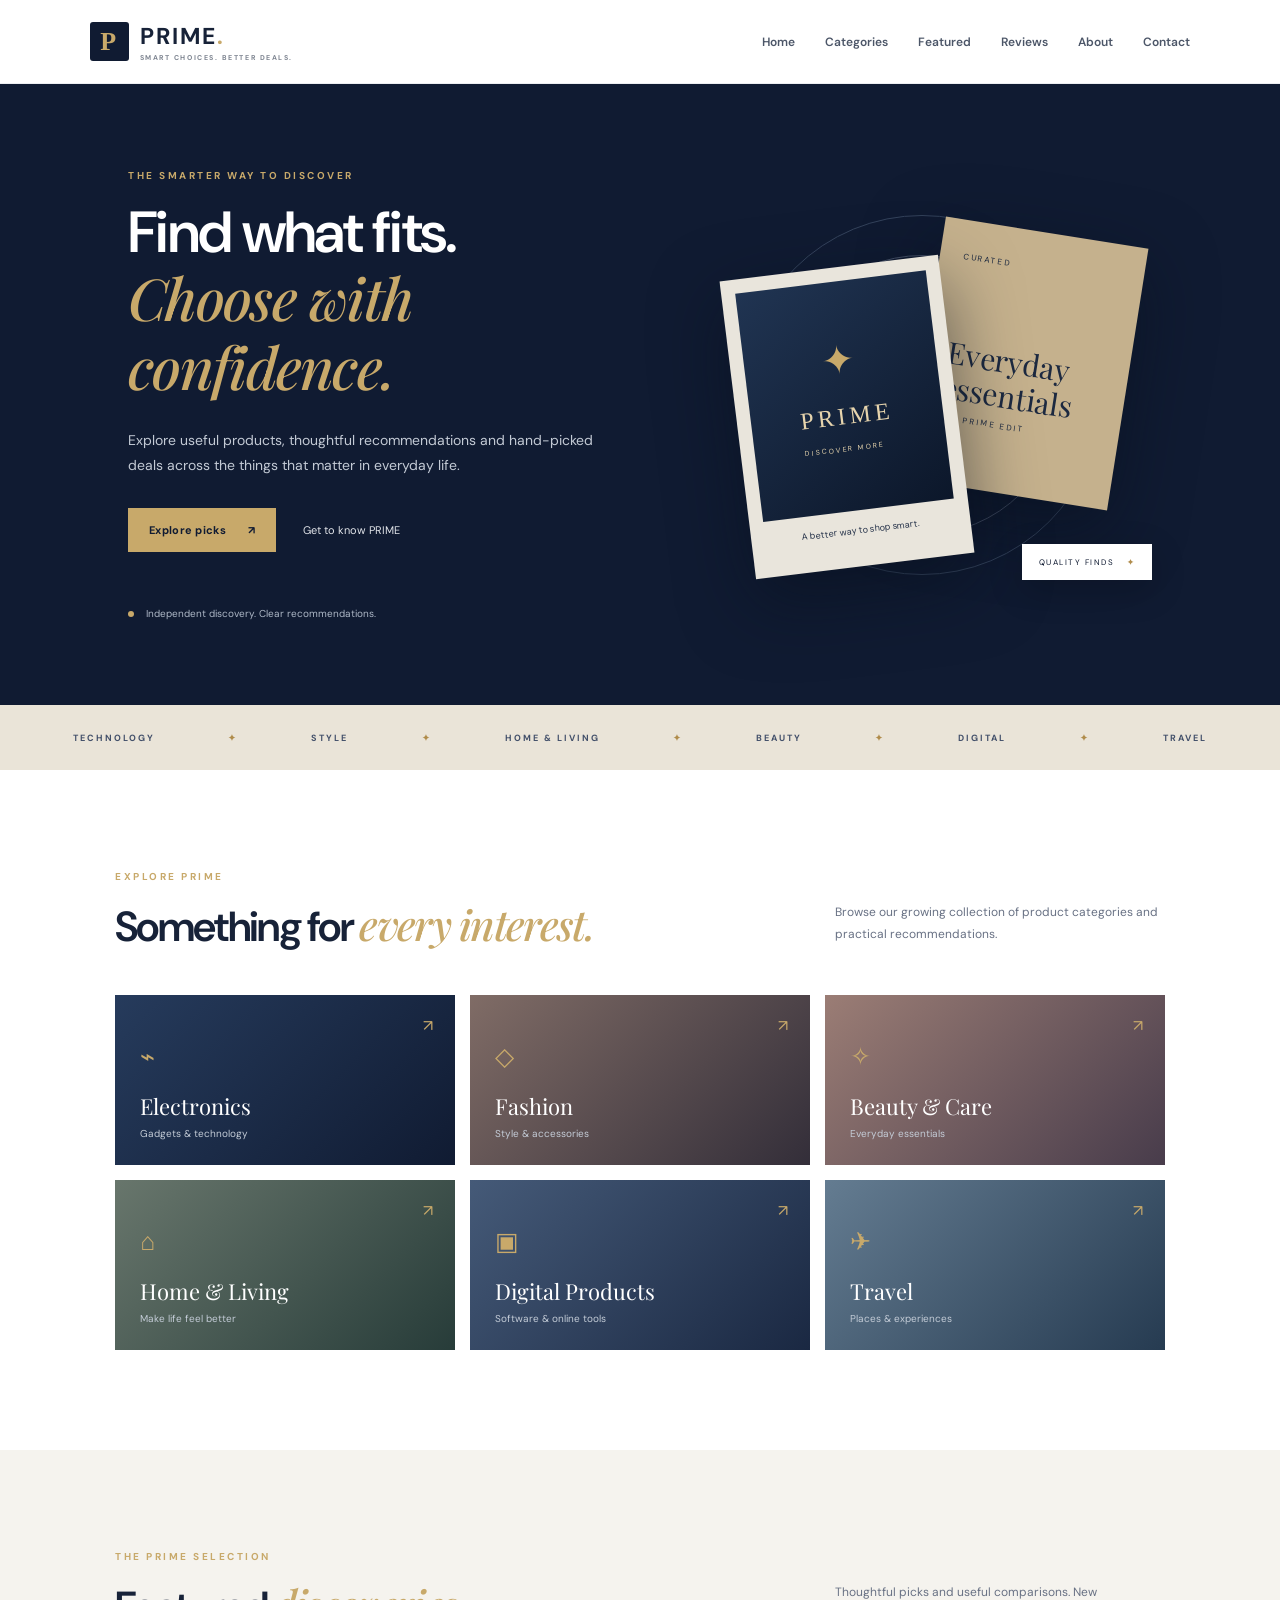
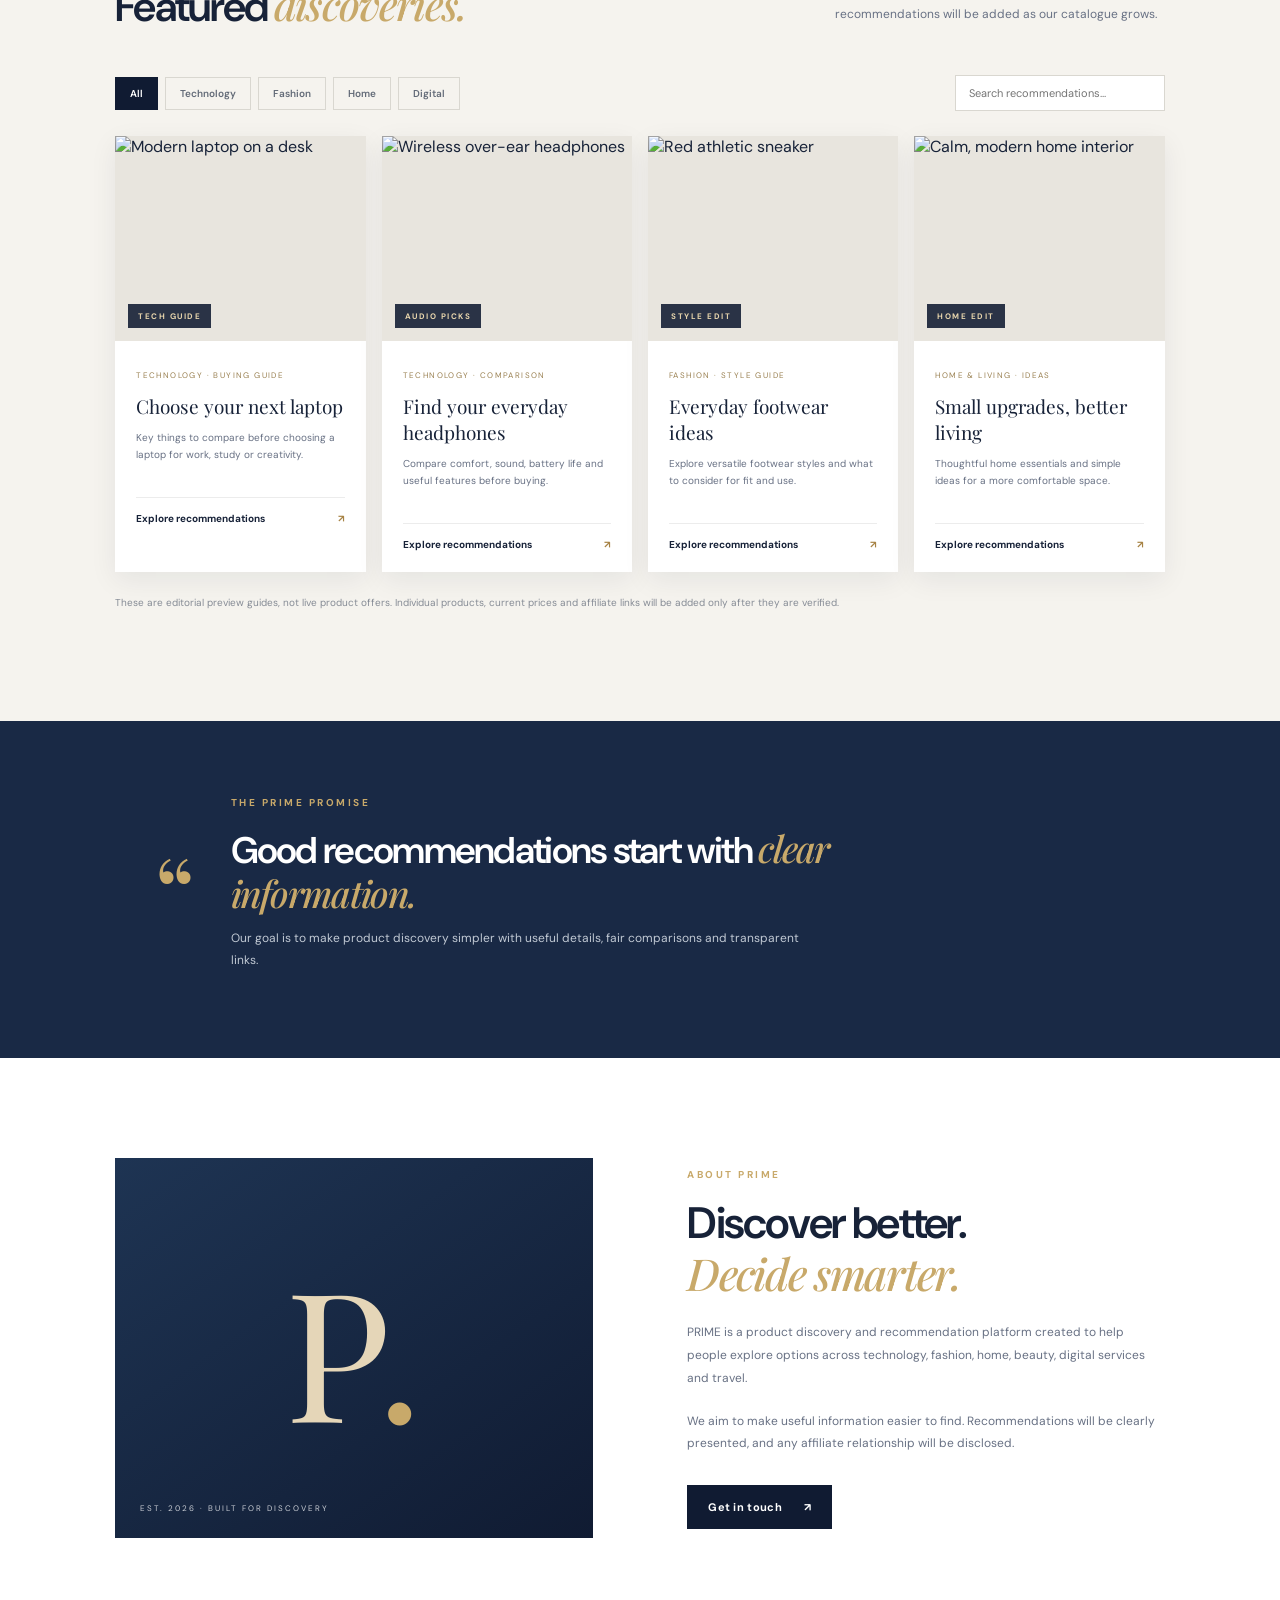
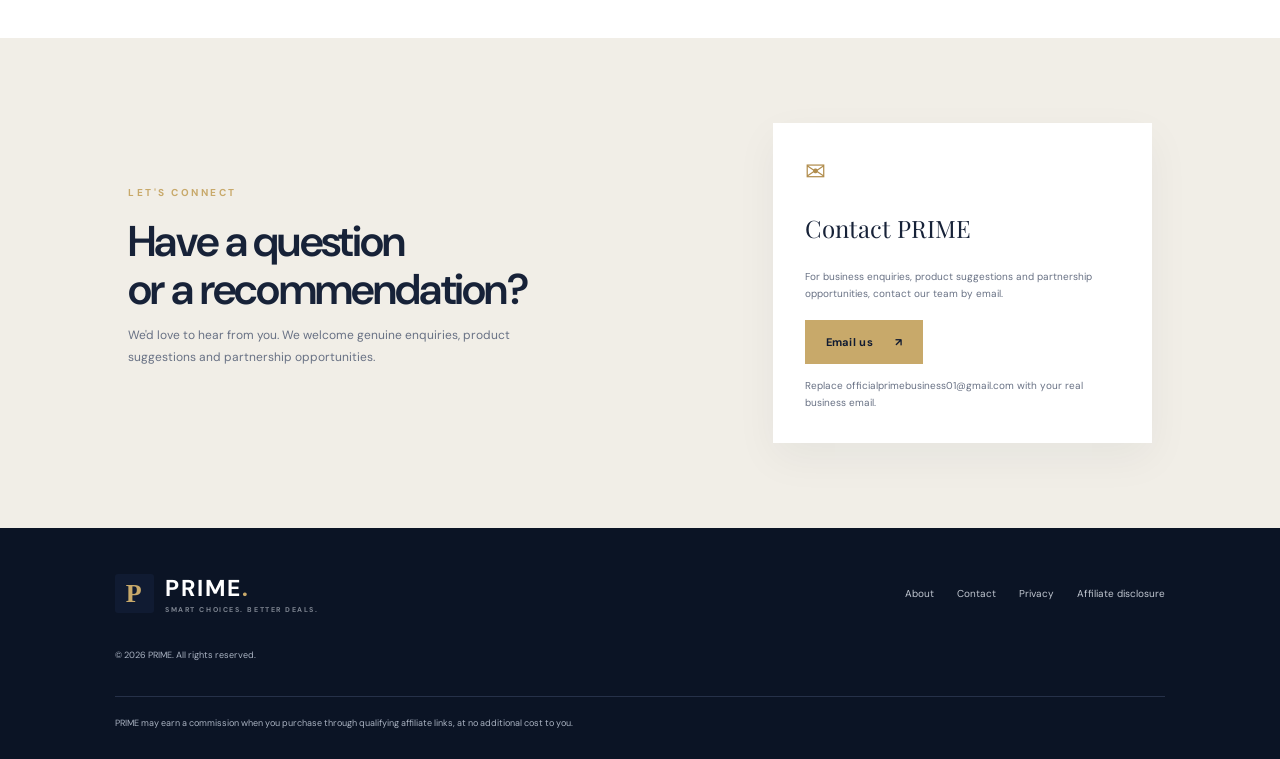
==== commit 92b3e853: "Add files via upload" ====
--- a/index.html
+++ b/index.html
@@ -53,21 +53,21 @@
   <div class="section-heading"><div><p class="eyebrow">THE PRIME SELECTION</p><h2>Featured <em>discoveries.</em></h2></div><p>Thoughtful picks and useful comparisons. New recommendations will be added as our catalogue grows.</p></div>
   <div class="toolbar"><div class="filters" role="group" aria-label="Filter products"><button class="filter active" data-filter="all">All</button><button class="filter" data-filter="technology">Technology</button><button class="filter" data-filter="fashion">Fashion</button><button class="filter" data-filter="home">Home</button><button class="filter" data-filter="digital">Digital</button></div><input id="search" type="search" placeholder="Search recommendations..." aria-label="Search recommendations"></div>
   <div class="product-grid" id="product-grid">
-    <article class="product-card" data-category="technology"><div class="product-art art-one"><span>TECH<br>ESSENTIAL</span><b>01</b></div><div class="product-info"><small>TECHNOLOGY · SAMPLE</small><h3>Everyday tech picks</h3><p>A curated space for useful gadgets and accessories.</p><a class="product-link" href="#contact">Details coming soon <span>↗</span></a></div></article>
-    <article class="product-card" data-category="fashion"><div class="product-art art-two"><span>THE STYLE<br>EDIT</span><b>02</b></div><div class="product-info"><small>FASHION · SAMPLE</small><h3>Style worth exploring</h3><p>Discover wardrobe staples and accessories for every day.</p><a class="product-link" href="#contact">Details coming soon <span>↗</span></a></div></article>
-    <article class="product-card" data-category="home"><div class="product-art art-three"><span>HOME<br>COMFORT</span><b>03</b></div><div class="product-info"><small>HOME & LIVING · SAMPLE</small><h3>Little home upgrades</h3><p>Practical finds designed to make everyday living easier.</p><a class="product-link" href="#contact">Details coming soon <span>↗</span></a></div></article>
-    <article class="product-card" data-category="digital"><div class="product-art art-four"><span>WORK<br>SMARTER</span><b>04</b></div><div class="product-info"><small>DIGITAL · SAMPLE</small><h3>Tools that save time</h3><p>Explore software, services and digital resources.</p><a class="product-link" href="#contact">Details coming soon <span>↗</span></a></div></article>
+    <article class="product-card" data-category="technology"><div class="product-photo"><img src="https://images.unsplash.com/photo-1496181133206-80ce9b88a853?auto=format&fit=crop&w=900&q=85" alt="Modern laptop on a desk" loading="lazy"><span class="photo-tag">TECH GUIDE</span></div><div class="product-info"><small>TECHNOLOGY · BUYING GUIDE</small><h3>Choose your next laptop</h3><p>Key things to compare before choosing a laptop for work, study or creativity.</p><a class="product-link" href="#contact">Explore recommendations <span>↗</span></a></div></article>
+    <article class="product-card" data-category="technology"><div class="product-photo"><img src="https://images.unsplash.com/photo-1505740420928-5e560c06d30e?auto=format&fit=crop&w=900&q=85" alt="Wireless over-ear headphones" loading="lazy"><span class="photo-tag">AUDIO PICKS</span></div><div class="product-info"><small>TECHNOLOGY · COMPARISON</small><h3>Find your everyday headphones</h3><p>Compare comfort, sound, battery life and useful features before buying.</p><a class="product-link" href="#contact">Explore recommendations <span>↗</span></a></div></article>
+    <article class="product-card" data-category="fashion"><div class="product-photo"><img src="https://images.unsplash.com/photo-1542291026-7eec264c27ff?auto=format&fit=crop&w=900&q=85" alt="Red athletic sneaker" loading="lazy"><span class="photo-tag">STYLE EDIT</span></div><div class="product-info"><small>FASHION · STYLE GUIDE</small><h3>Everyday footwear ideas</h3><p>Explore versatile footwear styles and what to consider for fit and use.</p><a class="product-link" href="#contact">Explore recommendations <span>↗</span></a></div></article>
+    <article class="product-card" data-category="home"><div class="product-photo"><img src="https://images.unsplash.com/photo-1618221195710-dd6b41faaea6?auto=format&fit=crop&w=900&q=85" alt="Calm, modern home interior" loading="lazy"><span class="photo-tag">HOME EDIT</span></div><div class="product-info"><small>HOME & LIVING · IDEAS</small><h3>Small upgrades, better living</h3><p>Thoughtful home essentials and simple ideas for a more comfortable space.</p><a class="product-link" href="#contact">Explore recommendations <span>↗</span></a></div></article>
   </div>
-  <p class="demo-note">Preview content only: these are sample category cards, not real products or active offers.</p>
+  <p class="demo-note">These are editorial preview guides, not live product offers. Individual products, current prices and affiliate links will be added only after they are verified.</p>
 </section>
 
 <section class="quote-band" id="reviews"><span class="quote-mark">“</span><div><p class="eyebrow">THE PRIME PROMISE</p><h2>Good recommendations start with <em>clear information.</em></h2><p>Our goal is to make product discovery simpler with useful details, fair comparisons and transparent links.</p></div></section>
 
 <section class="section about-section" id="about"><div class="about-visual"><div class="about-monogram">P<span>.</span></div><span class="about-label">EST. 2026 · BUILT FOR DISCOVERY</span></div><div class="about-copy"><p class="eyebrow">ABOUT PRIME</p><h2>Discover better.<br><em>Decide smarter.</em></h2><p>PRIME is a product discovery and recommendation platform created to help people explore options across technology, fashion, home, beauty, digital services and travel.</p><p>We aim to make useful information easier to find. Recommendations will be clearly presented, and any affiliate relationship will be disclosed.</p><a class="button button-dark" href="#contact">Get in touch <span>↗</span></a></div></section>
 
-<section class="contact-section" id="contact"><div><p class="eyebrow">LET'S CONNECT</p><h2>Have a question<br>or a recommendation?</h2><p>We'd love to hear from you. Add your business email and social links before publishing.</p></div><div class="contact-panel"><span class="contact-icon">✉</span><h3>Contact PRIME</h3><p>Email and social contact details will be added here.</p><a class="button button-gold" href="mailto:officialprimebusiness01@gmail.com">Email us <span>↗</span></a><small>Replace For enquiries, contact us at officialprimebusiness01@gmail.com.</small></div></section>
+<section class="contact-section" id="contact"><div><p class="eyebrow">LET'S CONNECT</p><h2>Have a question<br>or a recommendation?</h2><p>We'd love to hear from you. We welcome genuine enquiries, product suggestions and partnership opportunities.</p></div><div class="contact-panel"><span class="contact-icon">✉</span><h3>Contact PRIME</h3><p>For business enquiries, product suggestions and partnership opportunities, contact our team by email.</p><a class="button button-gold" href="mailto:officialprimebusiness01@gmail.com">Email us <span>↗</span></a><small>Replace officialprimebusiness01@gmail.com with your real business email.</small></div></section>
 </main>
 
 <footer class="footer"><a class="brand footer-brand" href="#home"><span class="brand-mark">P</span><span>PRIME<span class="brand-dot">.</span><small>SMART CHOICES. BETTER DEALS.</small></span></a><div class="footer-links"><a href="#about">About</a><a href="#contact">Contact</a><a href="privacy.html">Privacy</a><a href="disclosure.html">Affiliate disclosure</a></div><p>© <span id="year"></span> PRIME. All rights reserved.</p><p class="footer-note">PRIME may earn a commission when you purchase through qualifying affiliate links, at no additional cost to you.</p></footer>
 <script src="script.js"></script>
-</body></html>
+</body></html>
--- a/styles.css
+++ b/styles.css
@@ -4,3 +4,12 @@
 .hero{background:var(--navy);color:white;min-height:590px;padding:85px 10%;display:grid;grid-template-columns:1.1fr .9fr;align-items:center;overflow:hidden}.eyebrow{font-size:10px;letter-spacing:2.5px;font-weight:700;color:var(--gold);margin:0 0 18px}.hero h1,.section h2,.section-heading h2,.about-copy h2,.quote-band h2,.contact-section h2{font-size:clamp(36px,5vw,58px);line-height:1.12;letter-spacing:-1.7px;margin:0;font-weight:600}.hero h1 em,.section h2 em,.section-heading h2 em,.about-copy h2 em,.quote-band h2 em{font-family:'Playfair Display',serif;color:var(--gold);font-weight:500}.hero-text{max-width:480px;color:#c3cad5;line-height:1.8;font-size:14px;margin:25px 0 30px}.hero-actions{display:flex;align-items:center;gap:27px}.button{display:inline-flex;align-items:center;gap:22px;padding:15px 21px;font-size:11px;font-weight:700;letter-spacing:.3px}.button-gold{background:var(--gold);color:var(--navy)}.button-dark{background:var(--navy);color:white}.text-link{font-size:11px;color:#e1e4e9}.trust-line{margin-top:55px;color:#aeb8c7;font-size:10px}.trust-dot{display:inline-block;width:6px;height:6px;border-radius:50%;background:var(--gold);margin-right:9px}.hero-art{height:400px;position:relative;display:grid;place-items:center}.orbit{position:absolute;border:1px solid #34435c;border-radius:50%;width:360px;height:360px}.orbit-two{width:280px;height:280px;border-color:#48536a}.hero-card{position:absolute;box-shadow:0 25px 70px #080f1d88}.card-back{width:205px;height:265px;background:#c5b18d;right:5%;top:36px;padding:23px;color:#1c2940;transform:rotate(9deg)}.card-back span,.card-back small{font-size:8px;letter-spacing:2px}.card-back b{display:block;font:30px/1.15 'Playfair Display',serif;margin-top:72px}.card-front{width:220px;height:300px;background:#e9e5dc;left:10%;top:72px;transform:rotate(-7deg);padding:14px}.device-screen{height:230px;background:linear-gradient(145deg,#203452,#0c172a);display:flex;flex-direction:column;align-items:center;justify-content:center;color:#e6d4ad;font:24px Georgia;letter-spacing:4px}.device-screen small{font:7px 'DM Sans';letter-spacing:2px}.screen-spark{font-size:40px;color:var(--gold);margin-bottom:20px}.card-caption{color:#26334a;text-align:center;font-size:9px;margin-top:14px}.floating-tag{position:absolute;bottom:15px;right:0;background:white;color:var(--navy);padding:13px 17px;font-size:8px;letter-spacing:1.5px;box-shadow:0 10px 35px #0003}.floating-tag b{color:#b08c4b;margin-left:9px}.ticker{height:65px;background:#eae4d8;display:flex;align-items:center;justify-content:space-evenly;color:#43506a;font-size:9px;font-weight:700;letter-spacing:2px;flex-wrap:wrap}.ticker i{color:#b08c4b;font-style:normal}.section,.featured-section{padding:100px 9%}.section-heading{display:flex;align-items:end;justify-content:space-between;gap:35px;margin-bottom:45px}.section-heading h2{font-size:42px}.section-heading>p{max-width:330px;color:var(--muted);font-size:12px;line-height:1.8;margin:0 0 5px}.category-grid{display:grid;grid-template-columns:repeat(3,1fr);gap:15px}.category{min-height:170px;padding:25px;position:relative;display:flex;flex-direction:column;justify-content:end;color:white;overflow:hidden}.category:before{content:"";position:absolute;inset:0;background:linear-gradient(135deg,#263b5c,#101b32);z-index:0}.category>*{position:relative}.category-icon{font-size:25px;color:var(--gold);margin-bottom:18px}.category b{font:22px 'Playfair Display',serif}.category small{font-size:10px;color:#c4ccd7;margin-top:6px}.category .arrow{position:absolute;right:22px;top:20px;color:var(--gold)}.cat-style:before{background:linear-gradient(135deg,#806c66,#332e39)}.cat-beauty:before{background:linear-gradient(135deg,#9b7d75,#483c4b)}.cat-home:before{background:linear-gradient(135deg,#68766c,#273c39)}.cat-digital:before{background:linear-gradient(135deg,#455a78,#1a2842)}.cat-travel:before{background:linear-gradient(135deg,#647c91,#263b51)}.featured-section{background:var(--cream)}.toolbar{display:flex;justify-content:space-between;gap:20px;align-items:center;margin-bottom:25px}.filters{display:flex;gap:7px;flex-wrap:wrap}.filter{border:1px solid #d9d7d0;background:transparent;padding:9px 14px;font:600 10px 'DM Sans';color:#626a77;cursor:pointer}.filter.active,.filter:hover{background:var(--navy);color:white;border-color:var(--navy)}#search{padding:10px 13px;border:1px solid #d9d7d0;background:white;font:11px 'DM Sans';min-width:210px}.product-grid{display:grid;grid-template-columns:repeat(4,1fr);gap:16px}.product-card{background:#fff}.product-art{height:190px;display:flex;align-items:center;justify-content:center;position:relative;color:#fff;font:24px/1.15 'Playfair Display',serif;text-align:center;letter-spacing:1px}.product-art b{position:absolute;right:14px;top:14px;font:10px 'DM Sans';color:#fff9}.art-one{background:linear-gradient(135deg,#415c78,#101b32)}.art-two{background:linear-gradient(135deg,#9a817b,#4a3d45)}.art-three{background:linear-gradient(135deg,#829083,#354a43)}.art-four{background:linear-gradient(135deg,#596d8a,#25324a)}.product-info{padding:20px}.product-info small{font-size:8px;letter-spacing:1.4px;color:#9a8152}.product-info h3{font:19px 'Playfair Display',serif;margin:10px 0}.product-info p{font-size:10px;line-height:1.7;color:var(--muted);min-height:35px}.product-link{display:flex;justify-content:space-between;border-top:1px solid #ececec;padding-top:14px;margin-top:16px;font-size:10px;font-weight:700}.product-link span{color:#a78345}.demo-note{font-size:10px;color:#858b95;margin-top:22px}.quote-band{padding:75px 12%;background:var(--navy2);color:white;display:flex;gap:35px;align-items:center}.quote-mark{font:100px 'Playfair Display',serif;color:var(--gold);line-height:.7}.quote-band h2{font-size:37px;max-width:650px}.quote-band p:last-child{font-size:12px;color:#c1c9d4;line-height:1.8;max-width:570px}.about-section{display:grid;grid-template-columns:1fr 1fr;gap:9%;align-items:center}.about-visual{min-height:380px;background:linear-gradient(145deg,#1e3453,#101b32);display:grid;place-items:center;position:relative}.about-monogram{font:180px 'Playfair Display',serif;color:#e5d6b8}.about-monogram span{color:var(--gold)}.about-label{position:absolute;bottom:25px;left:25px;color:#c9cdd4;font-size:8px;letter-spacing:2px}.about-copy h2{font-size:44px}.about-copy>p:not(.eyebrow){font-size:12px;line-height:1.9;color:var(--muted);margin:20px 0}.about-copy .button{margin-top:10px}.contact-section{background:#f1eee7;padding:85px 10%;display:grid;grid-template-columns:1fr .7fr;gap:10%;align-items:center}.contact-section h2{font-size:43px}.contact-section>div>p:last-child{font-size:12px;color:var(--muted);line-height:1.8;max-width:390px}.contact-panel{background:white;padding:32px;box-shadow:0 15px 40px #1a27400d}.contact-icon{color:#b18d4d;font-size:25px}.contact-panel h3{font:24px 'Playfair Display',serif}.contact-panel p,.contact-panel small{font-size:10px;color:var(--muted);line-height:1.7}.contact-panel small{display:block;margin-top:13px}.footer{background:#0b1425;color:white;padding:45px 9% 30px;display:grid;grid-template-columns:1fr 1fr;gap:20px;align-items:center}.footer-brand{width:max-content}.footer-links{display:flex;justify-content:end;gap:23px;font-size:10px;color:#c1c7d1}.footer>p{font-size:9px;color:#aab3c2;margin:15px 0 0}.footer-note{grid-column:1/-1;border-top:1px solid #263149;padding-top:20px}
 @media(max-width:800px){.site-header{height:70px;padding:0 5%}.menu-toggle{display:block}.nav{display:none;position:absolute;top:70px;left:0;right:0;background:white;padding:20px 7%;flex-direction:column;gap:18px;border-bottom:1px solid #eee}.nav.open{display:flex}.hero{padding:65px 7%;grid-template-columns:1fr;min-height:auto}.hero-art{height:350px;margin-top:25px}.card-front{left:20%}.card-back{right:12%}.ticker{gap:13px;padding:15px;height:auto;min-height:60px}.section,.featured-section{padding:70px 6%}.section-heading{display:block}.section-heading>p{margin-top:18px}.category-grid{grid-template-columns:repeat(2,1fr)}.product-grid{grid-template-columns:repeat(2,1fr)}.quote-band{padding:60px 7%}.about-section{grid-template-columns:1fr;gap:40px}.about-visual{min-height:290px}.contact-section{grid-template-columns:1fr;gap:35px;padding:65px 7%}}
 @media(max-width:480px){.hero h1{font-size:42px}.hero-art{height:300px}.orbit{width:280px;height:280px}.orbit-two{width:220px;height:220px}.card-front{width:175px;height:245px;left:9%;top:35px}.device-screen{height:185px}.card-back{width:165px;height:220px;right:2%;top:15px}.card-back b{font-size:24px;margin-top:55px}.category-grid{grid-template-columns:1fr 1fr;gap:9px}.category{min-height:145px;padding:16px}.category b{font-size:18px}.product-grid{grid-template-columns:1fr 1fr;gap:10px}.product-art{height:140px;font-size:19px}.product-info{padding:13px}.product-info h3{font-size:16px}.toolbar{align-items:stretch;flex-direction:column}#search{width:100%}.quote-band{gap:15px}.quote-mark{font-size:65px}.quote-band h2{font-size:30px}.contact-section h2{font-size:36px}.footer{grid-template-columns:1fr}.footer-links{justify-content:start;flex-wrap:wrap}.footer-note{grid-column:auto}}
+
+/* Real-photography editorial product cards */
+.product-card{overflow:hidden;box-shadow:0 8px 26px rgba(16,27,50,.07);transition:transform .25s ease,box-shadow .25s ease}.product-card:hover{transform:translateY(-5px);box-shadow:0 16px 35px rgba(16,27,50,.13)}.product-photo{height:205px;position:relative;overflow:hidden;background:#e8e5de}.product-photo img{width:100%;height:100%;object-fit:cover;display:block;transition:transform .5s ease}.product-card:hover .product-photo img{transform:scale(1.045)}.photo-tag{position:absolute;left:13px;bottom:13px;padding:7px 10px;background:rgba(16,27,50,.88);color:#e8d6ad;font-size:8px;font-weight:700;letter-spacing:1.5px}.product-info{padding:21px}.product-info p{min-height:52px}.demo-note{line-height:1.7;max-width:780px}.contact-panel .button{margin-top:8px}
+@media(max-width:480px){.product-photo{height:150px}.product-info{padding:13px}.product-info p{min-height:75px}}
+
+
+/* Real-photography editorial product cards */
+.product-card{overflow:hidden;box-shadow:0 8px 26px rgba(16,27,50,.07);transition:transform .25s ease,box-shadow .25s ease}.product-card:hover{transform:translateY(-5px);box-shadow:0 16px 35px rgba(16,27,50,.13)}.product-photo{height:205px;position:relative;overflow:hidden;background:#e8e5de}.product-photo img{width:100%;height:100%;object-fit:cover;display:block;transition:transform .5s ease}.product-card:hover .product-photo img{transform:scale(1.045)}.photo-tag{position:absolute;left:13px;bottom:13px;padding:7px 10px;background:rgba(16,27,50,.88);color:#e8d6ad;font-size:8px;font-weight:700;letter-spacing:1.5px}.product-info p{min-height:52px}.demo-note{line-height:1.7;max-width:780px}
+@media(max-width:480px){.product-photo{height:150px}.product-info p{min-height:75px}}
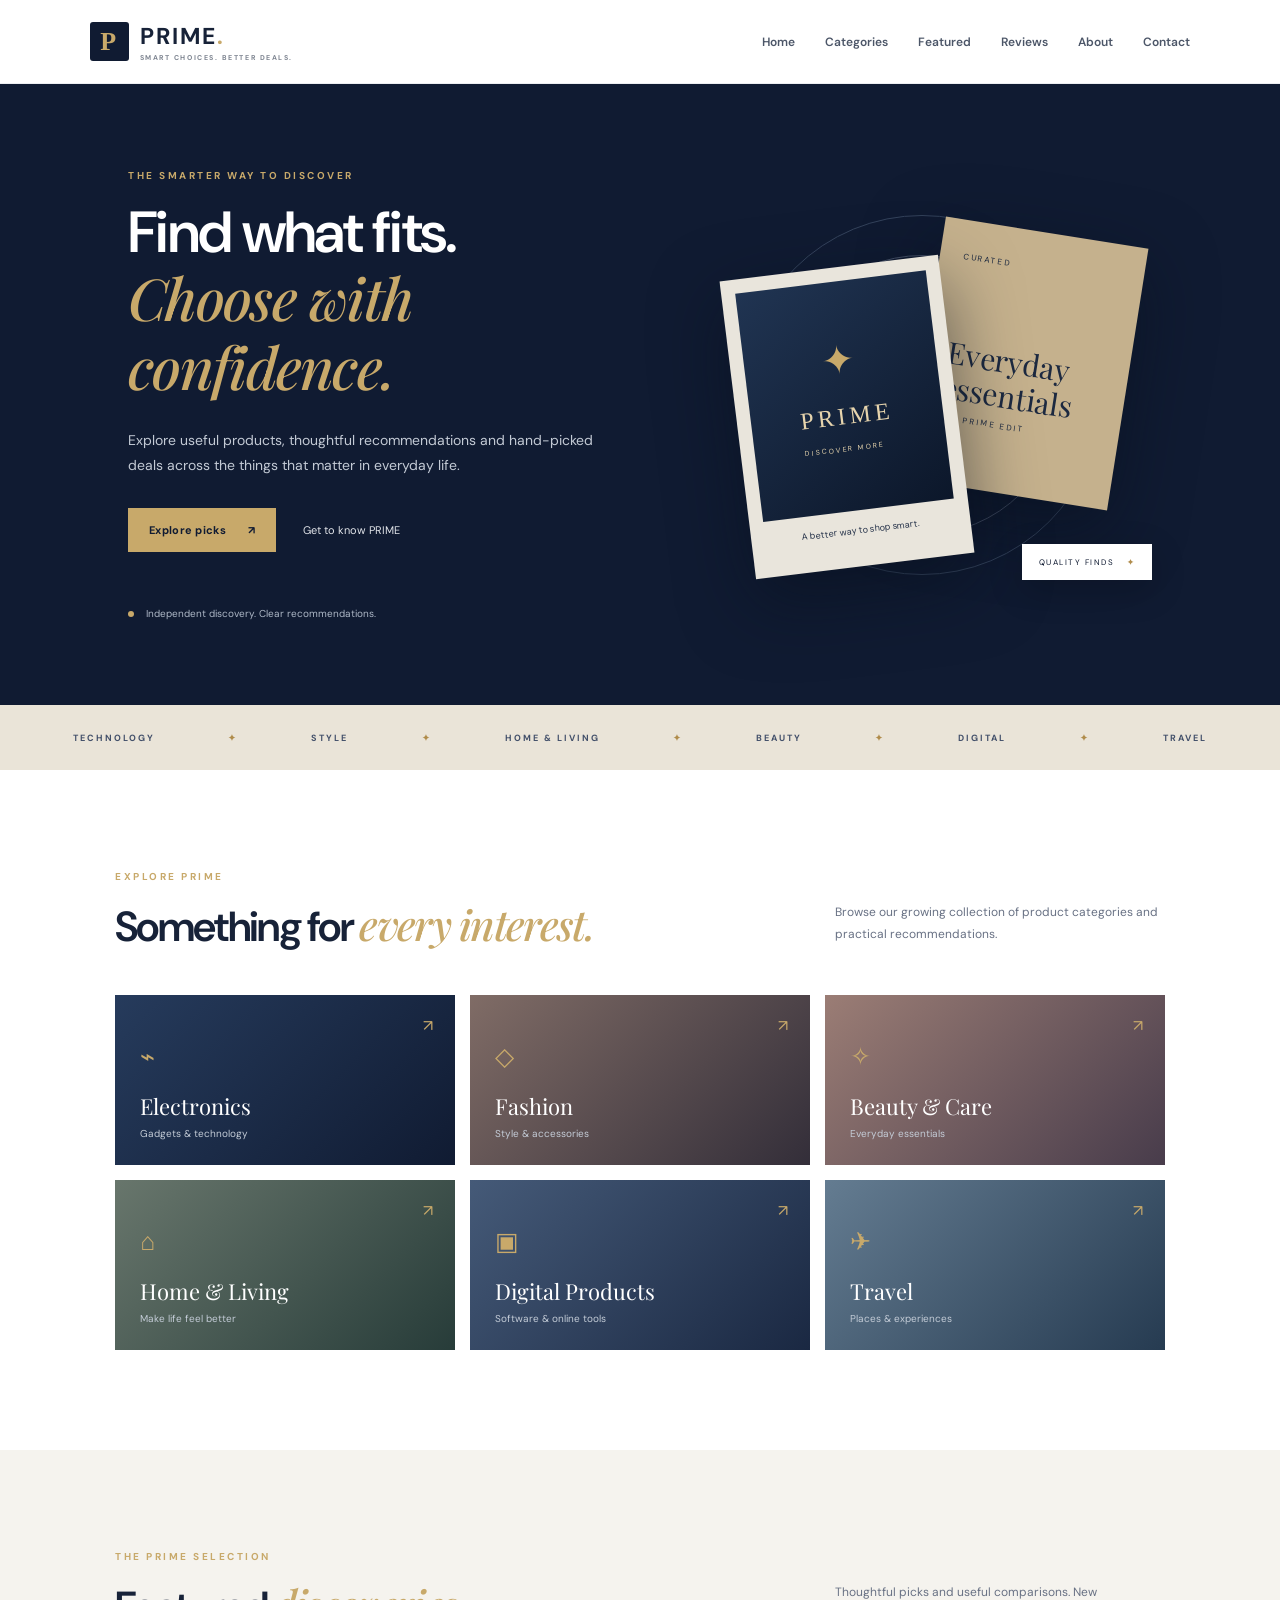
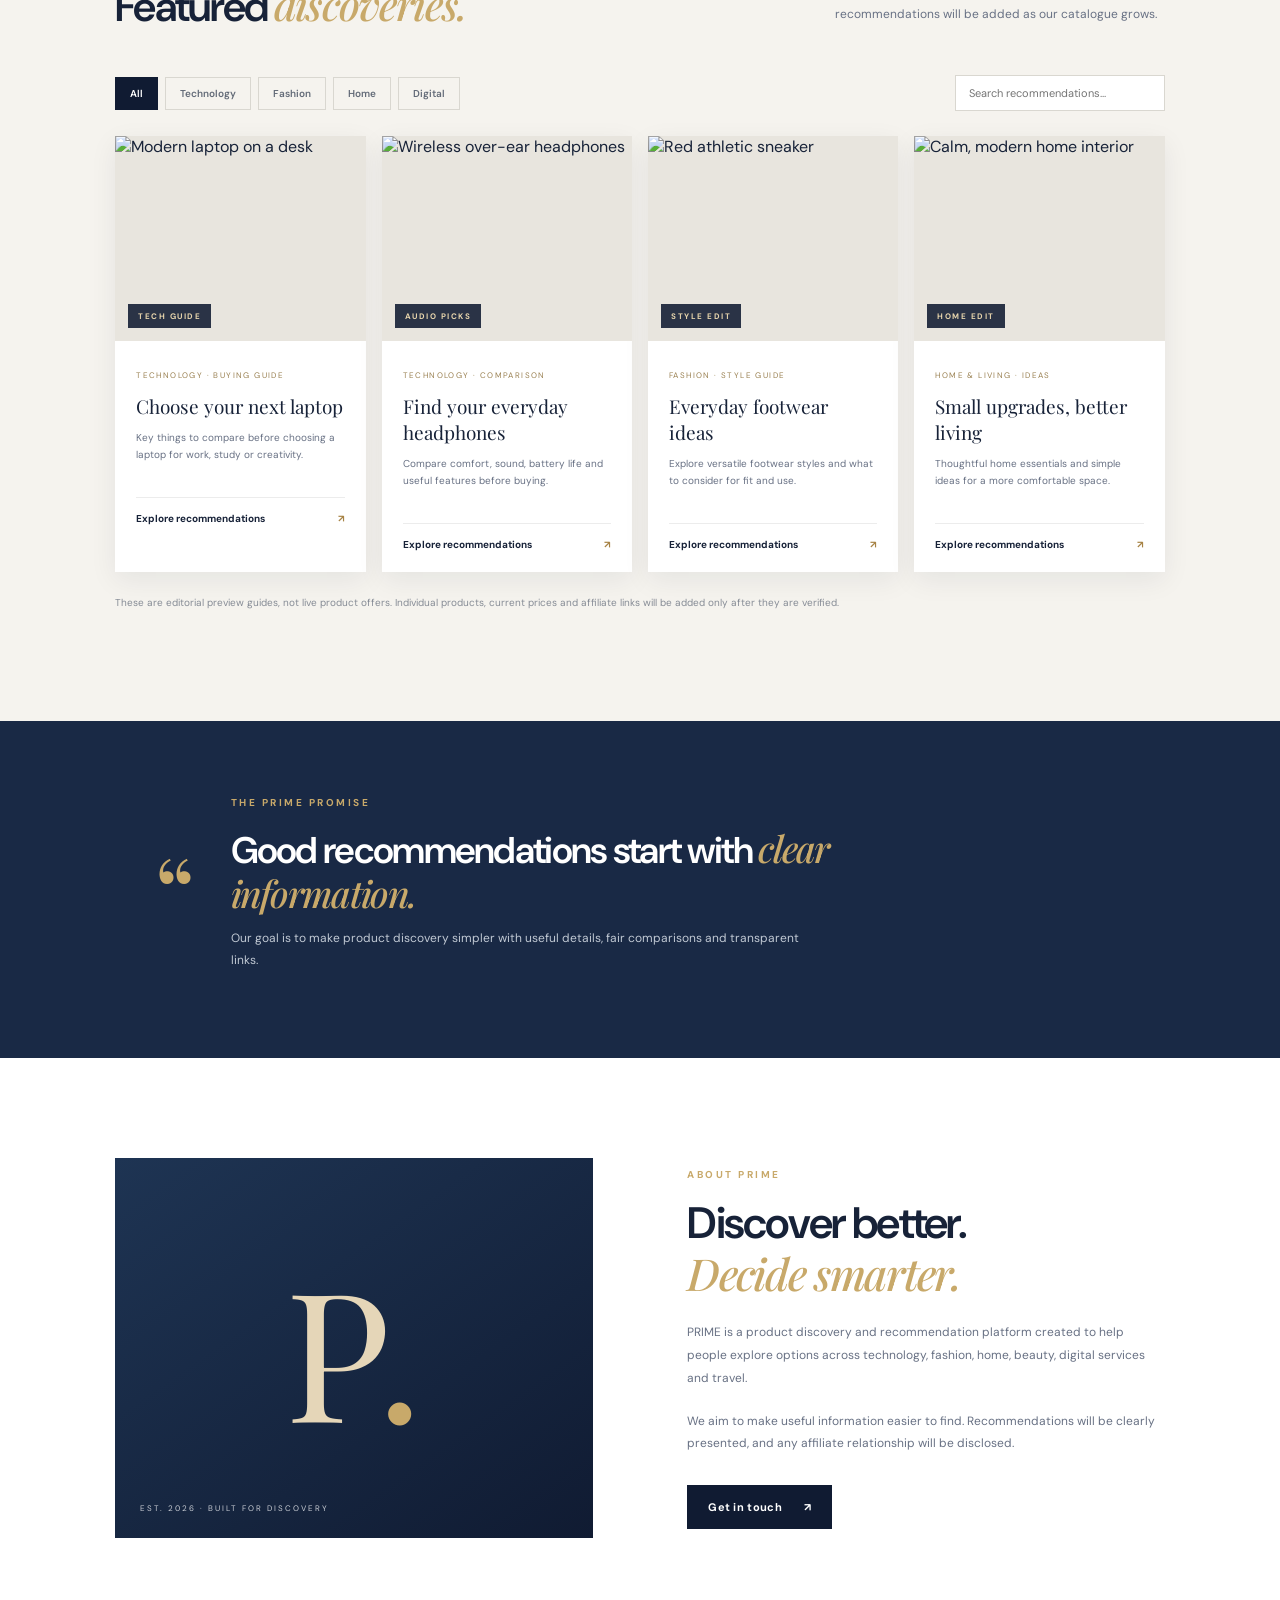
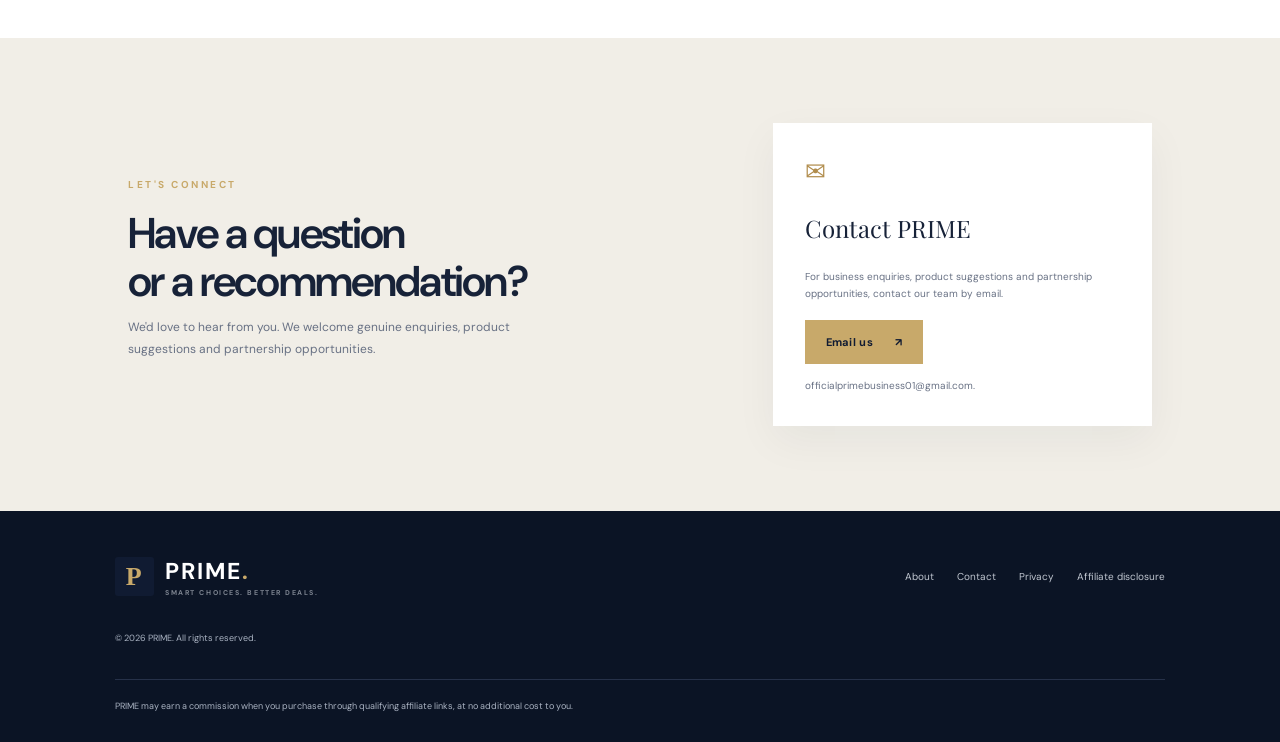
==== commit 4ac0574e: "Duplicate contact section in index.html" ====
--- a/index.html
+++ b/index.html
@@ -65,9 +65,9 @@
 
 <section class="section about-section" id="about"><div class="about-visual"><div class="about-monogram">P<span>.</span></div><span class="about-label">EST. 2026 · BUILT FOR DISCOVERY</span></div><div class="about-copy"><p class="eyebrow">ABOUT PRIME</p><h2>Discover better.<br><em>Decide smarter.</em></h2><p>PRIME is a product discovery and recommendation platform created to help people explore options across technology, fashion, home, beauty, digital services and travel.</p><p>We aim to make useful information easier to find. Recommendations will be clearly presented, and any affiliate relationship will be disclosed.</p><a class="button button-dark" href="#contact">Get in touch <span>↗</span></a></div></section>
 
-<section class="contact-section" id="contact"><div><p class="eyebrow">LET'S CONNECT</p><h2>Have a question<br>or a recommendation?</h2><p>We'd love to hear from you. We welcome genuine enquiries, product suggestions and partnership opportunities.</p></div><div class="contact-panel"><span class="contact-icon">✉</span><h3>Contact PRIME</h3><p>For business enquiries, product suggestions and partnership opportunities, contact our team by email.</p><a class="button button-gold" href="mailto:officialprimebusiness01@gmail.com">Email us <span>↗</span></a><small>Replace officialprimebusiness01@gmail.com with your real business email.</small></div></section>
+<section class="contact-section" id="contact"><div><p class="eyebrow">LET'S CONNECT</p><h2>Have a question<br>or a recommendation?</h2><p>We'd love to hear from you. We welcome genuine enquiries, product suggestions and partnership opportunities.</p></div><div class="contact-panel"><span class="contact-icon">✉</span><h3>Contact PRIME</h3><p>For business enquiries, product suggestions and partnership opportunities, contact our team by email.</p><a class="button button-gold" href="mailto:officialprimebusiness01@gmail.com">Email us <span>↗</span></a><small>officialprimebusiness01@gmail.com.</small></div></section>
 </main>
 
 <footer class="footer"><a class="brand footer-brand" href="#home"><span class="brand-mark">P</span><span>PRIME<span class="brand-dot">.</span><small>SMART CHOICES. BETTER DEALS.</small></span></a><div class="footer-links"><a href="#about">About</a><a href="#contact">Contact</a><a href="privacy.html">Privacy</a><a href="disclosure.html">Affiliate disclosure</a></div><p>© <span id="year"></span> PRIME. All rights reserved.</p><p class="footer-note">PRIME may earn a commission when you purchase through qualifying affiliate links, at no additional cost to you.</p></footer>
 <script src="script.js"></script>
-</body></html>+</body></html>
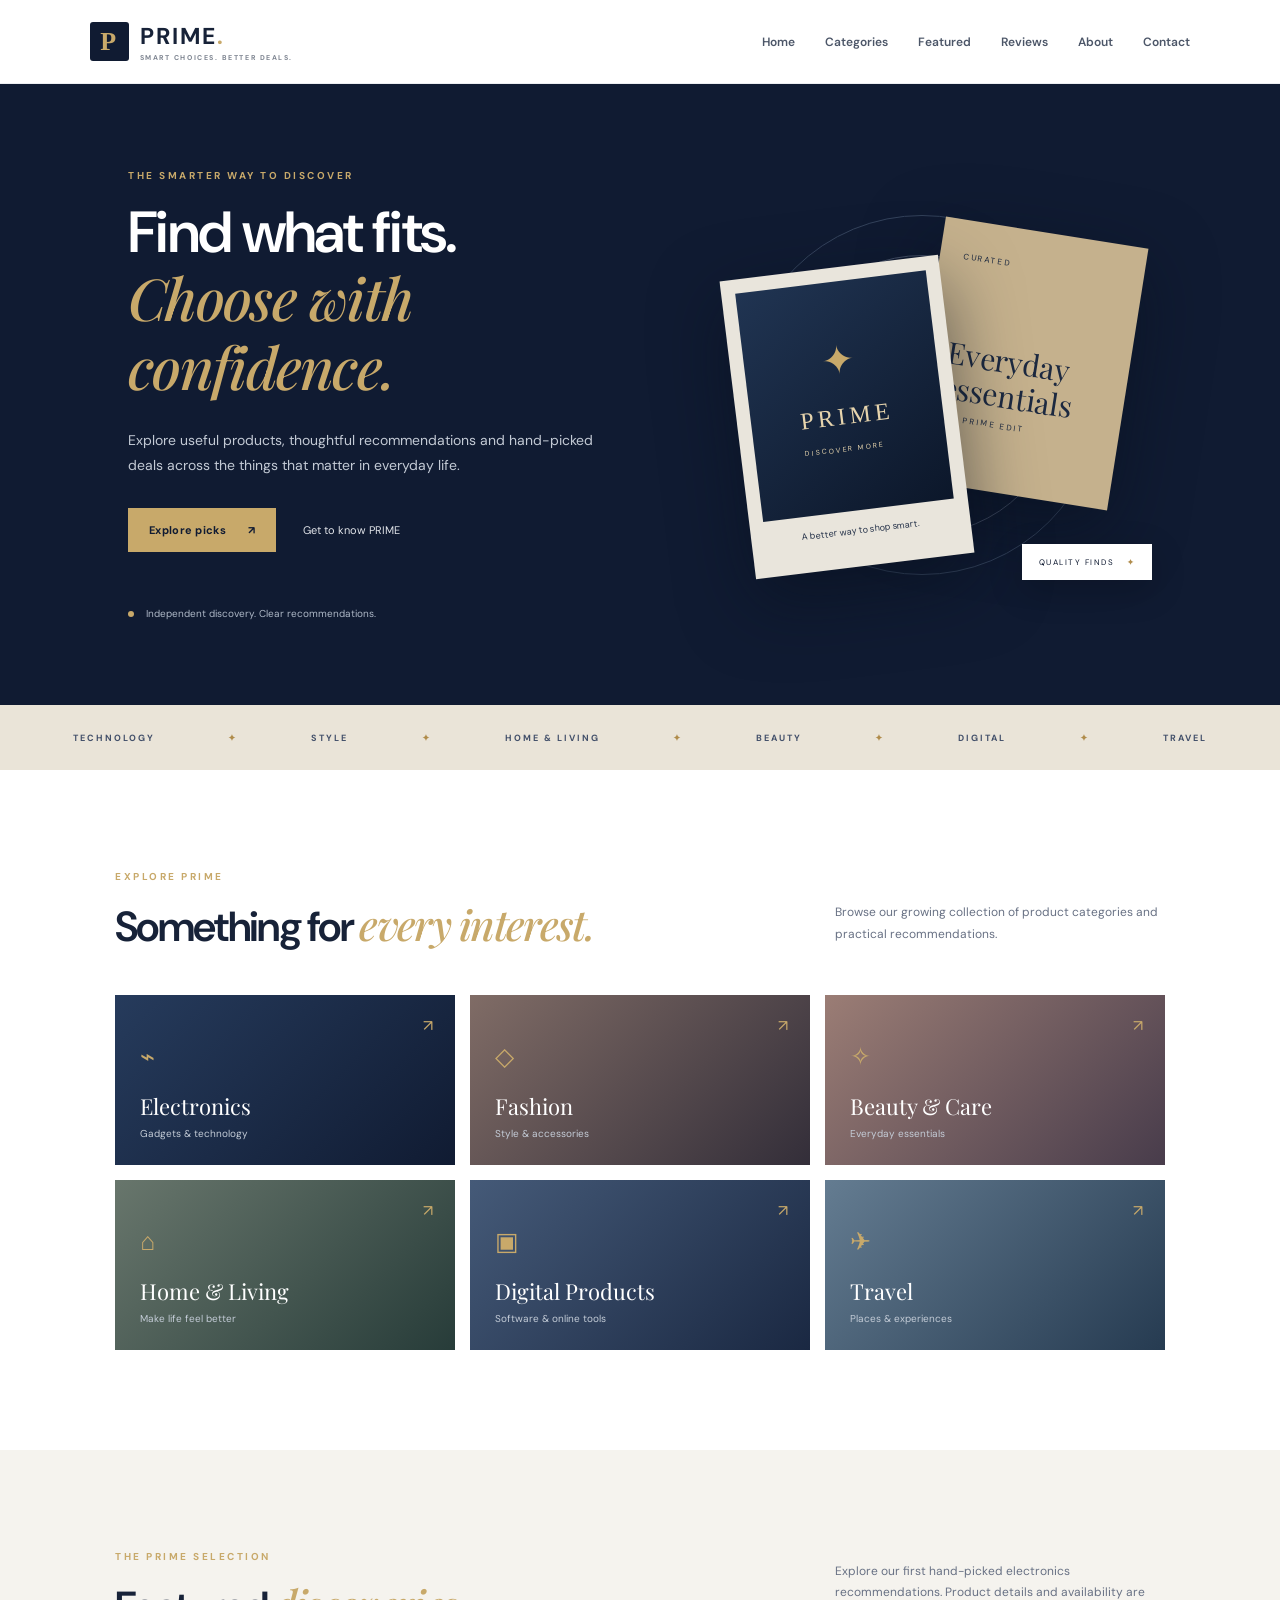
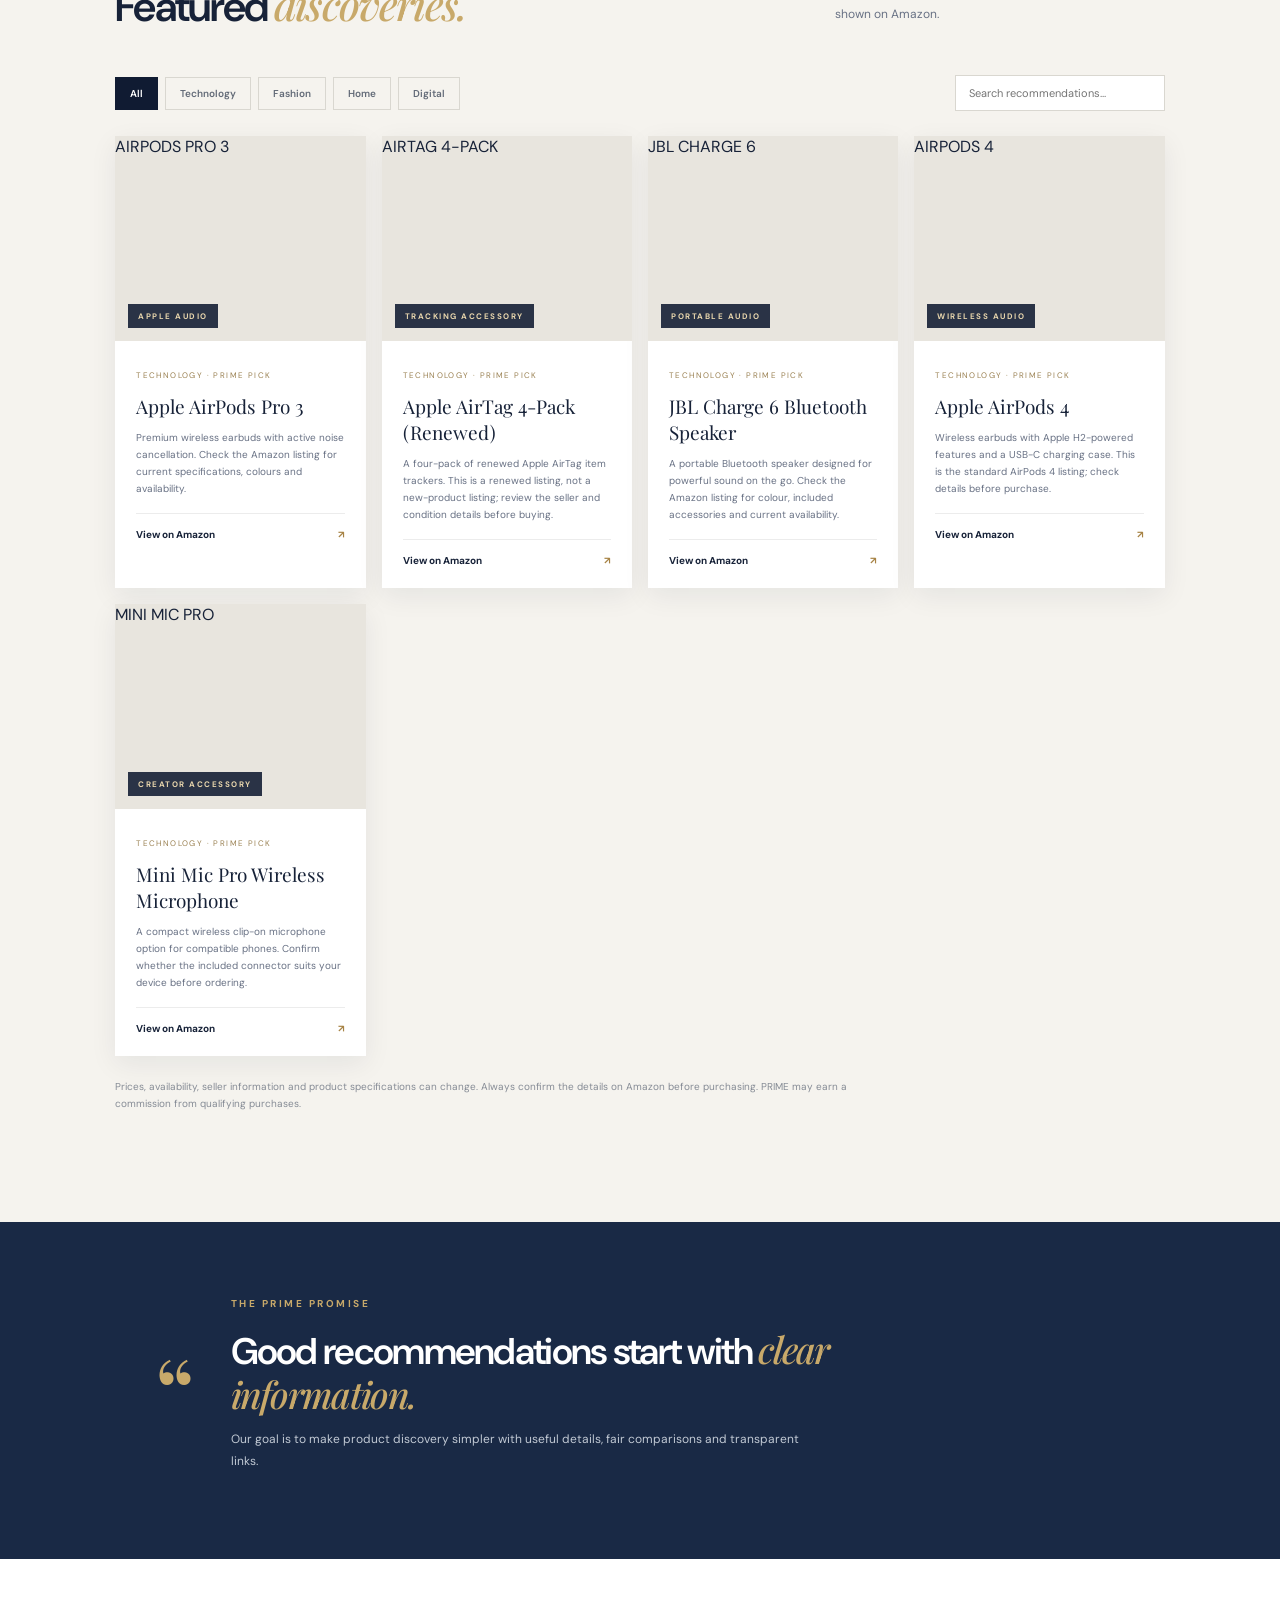
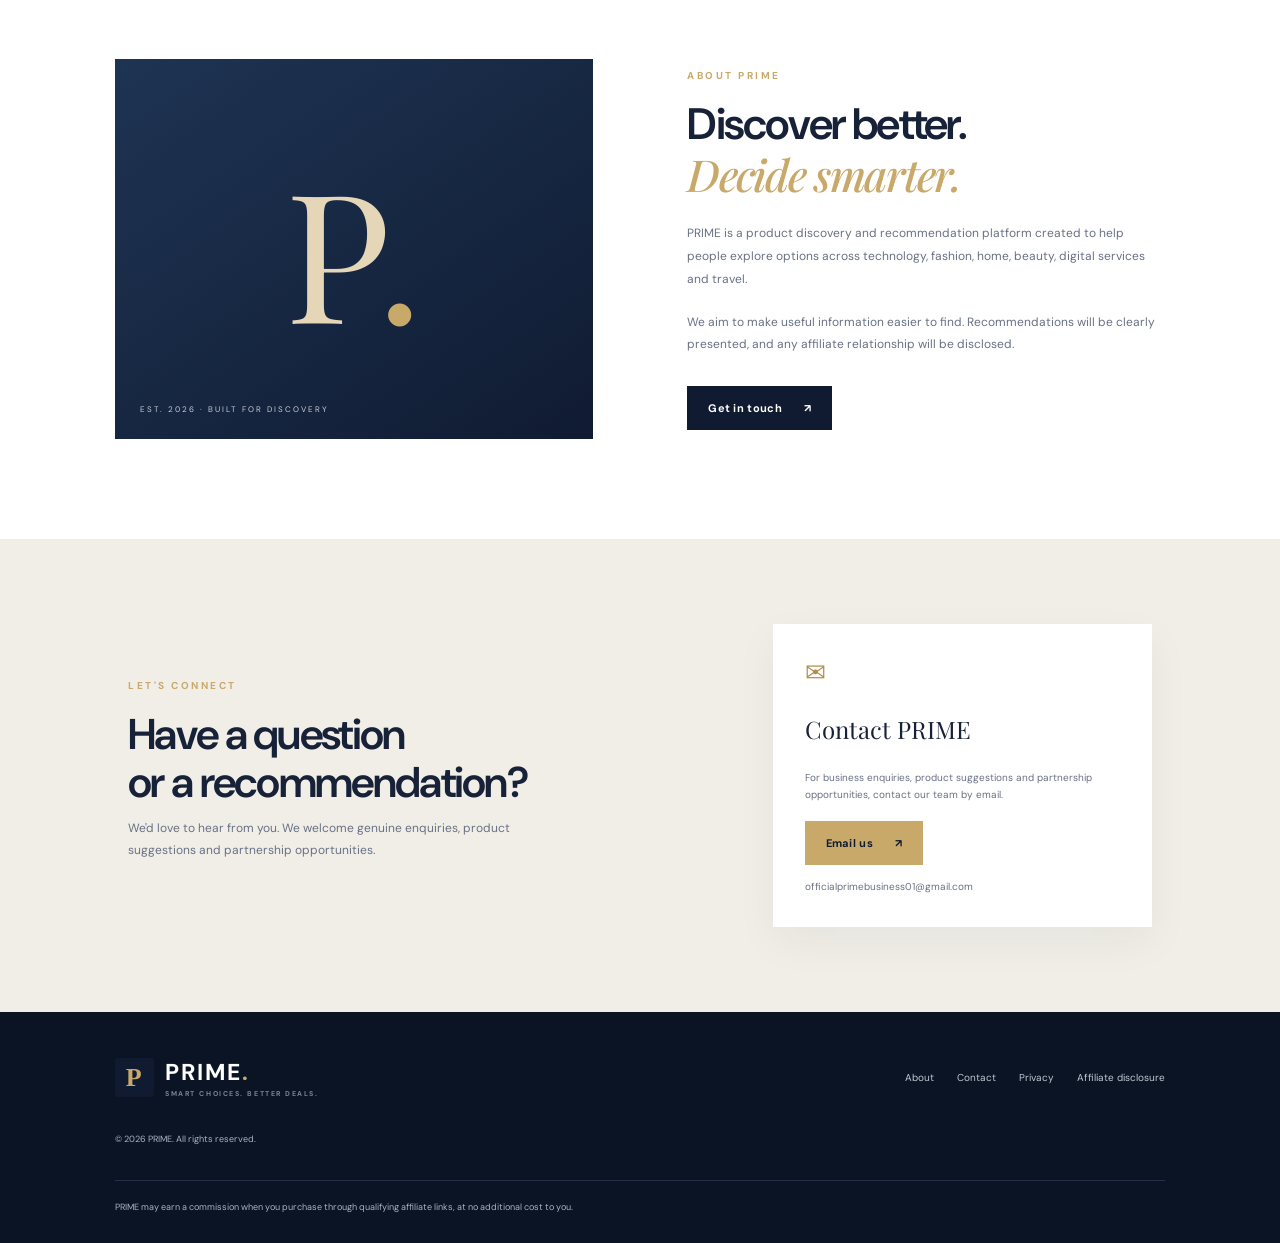
==== commit 6041c857: "Add files via upload" ====
--- a/index.html
+++ b/index.html
@@ -50,24 +50,25 @@
 </section>
 
 <section class="featured-section" id="featured">
-  <div class="section-heading"><div><p class="eyebrow">THE PRIME SELECTION</p><h2>Featured <em>discoveries.</em></h2></div><p>Thoughtful picks and useful comparisons. New recommendations will be added as our catalogue grows.</p></div>
+  <div class="section-heading"><div><p class="eyebrow">THE PRIME SELECTION</p><h2>Featured <em>discoveries.</em></h2></div><p>Explore our first hand-picked electronics recommendations. Product details and availability are shown on Amazon.</p></div>
   <div class="toolbar"><div class="filters" role="group" aria-label="Filter products"><button class="filter active" data-filter="all">All</button><button class="filter" data-filter="technology">Technology</button><button class="filter" data-filter="fashion">Fashion</button><button class="filter" data-filter="home">Home</button><button class="filter" data-filter="digital">Digital</button></div><input id="search" type="search" placeholder="Search recommendations..." aria-label="Search recommendations"></div>
   <div class="product-grid" id="product-grid">
-    <article class="product-card" data-category="technology"><div class="product-photo"><img src="https://images.unsplash.com/photo-1496181133206-80ce9b88a853?auto=format&fit=crop&w=900&q=85" alt="Modern laptop on a desk" loading="lazy"><span class="photo-tag">TECH GUIDE</span></div><div class="product-info"><small>TECHNOLOGY · BUYING GUIDE</small><h3>Choose your next laptop</h3><p>Key things to compare before choosing a laptop for work, study or creativity.</p><a class="product-link" href="#contact">Explore recommendations <span>↗</span></a></div></article>
-    <article class="product-card" data-category="technology"><div class="product-photo"><img src="https://images.unsplash.com/photo-1505740420928-5e560c06d30e?auto=format&fit=crop&w=900&q=85" alt="Wireless over-ear headphones" loading="lazy"><span class="photo-tag">AUDIO PICKS</span></div><div class="product-info"><small>TECHNOLOGY · COMPARISON</small><h3>Find your everyday headphones</h3><p>Compare comfort, sound, battery life and useful features before buying.</p><a class="product-link" href="#contact">Explore recommendations <span>↗</span></a></div></article>
-    <article class="product-card" data-category="fashion"><div class="product-photo"><img src="https://images.unsplash.com/photo-1542291026-7eec264c27ff?auto=format&fit=crop&w=900&q=85" alt="Red athletic sneaker" loading="lazy"><span class="photo-tag">STYLE EDIT</span></div><div class="product-info"><small>FASHION · STYLE GUIDE</small><h3>Everyday footwear ideas</h3><p>Explore versatile footwear styles and what to consider for fit and use.</p><a class="product-link" href="#contact">Explore recommendations <span>↗</span></a></div></article>
-    <article class="product-card" data-category="home"><div class="product-photo"><img src="https://images.unsplash.com/photo-1618221195710-dd6b41faaea6?auto=format&fit=crop&w=900&q=85" alt="Calm, modern home interior" loading="lazy"><span class="photo-tag">HOME EDIT</span></div><div class="product-info"><small>HOME & LIVING · IDEAS</small><h3>Small upgrades, better living</h3><p>Thoughtful home essentials and simple ideas for a more comfortable space.</p><a class="product-link" href="#contact">Explore recommendations <span>↗</span></a></div></article>
+    <article class="product-card" data-category="technology"><div class="product-photo prime-product-art"><span class="photo-tag">APPLE AUDIO</span><div class="product-art-label">AIRPODS PRO 3</div></div><div class="product-info"><small>TECHNOLOGY · PRIME PICK</small><h3>Apple AirPods Pro 3</h3><p>Premium wireless earbuds with active noise cancellation. Check the Amazon listing for current specifications, colours and availability.</p><a class="product-link" href="https://www.amazon.com/Apple-Cancellation-Translation-Headphones-High-Fidelity/dp/B0FQFB8FMG?linkCode=ll2&tag=primebusine08-20&linkId=8381d43de99c7e36f9fa5f510024480e&language=en_US&gaOptInStatus=true&ref_=as_li_ss_tl" target="_blank" rel="sponsored nofollow noopener">View on Amazon <span>↗</span></a></div></article>
+    <article class="product-card" data-category="technology"><div class="product-photo prime-product-art"><span class="photo-tag">TRACKING ACCESSORY</span><div class="product-art-label">AIRTAG 4-PACK</div></div><div class="product-info"><small>TECHNOLOGY · PRIME PICK</small><h3>Apple AirTag 4-Pack (Renewed)</h3><p>A four-pack of renewed Apple AirTag item trackers. This is a renewed listing, not a new-product listing; review the seller and condition details before buying.</p><a class="product-link" href="https://www.amazon.com/Apple-AirTag-Tracking-Device-Renewed/dp/B0DJ1P83SN?linkCode=ll2&tag=primebusine08-20&linkId=e7dd6007ec454a1543aefc316a2f91ad&language=en_US&gaOptInStatus=true&ref_=as_li_ss_tl" target="_blank" rel="sponsored nofollow noopener">View on Amazon <span>↗</span></a></div></article>
+    <article class="product-card" data-category="technology"><div class="product-photo prime-product-art"><span class="photo-tag">PORTABLE AUDIO</span><div class="product-art-label">JBL CHARGE 6</div></div><div class="product-info"><small>TECHNOLOGY · PRIME PICK</small><h3>JBL Charge 6 Bluetooth Speaker</h3><p>A portable Bluetooth speaker designed for powerful sound on the go. Check the Amazon listing for colour, included accessories and current availability.</p><a class="product-link" href="https://www.amazon.com/JBL-Charge-Waterproof-Drop-Proof-Built/dp/B0DN35M7S9?linkCode=ll2&tag=primebusine08-20&linkId=1b91e286e5e44388a0f91e5b7850bd16&language=en_US&gaOptInStatus=true&ref_=as_li_ss_tl" target="_blank" rel="sponsored nofollow noopener">View on Amazon <span>↗</span></a></div></article>
+    <article class="product-card" data-category="technology"><div class="product-photo prime-product-art"><span class="photo-tag">WIRELESS AUDIO</span><div class="product-art-label">AIRPODS 4</div></div><div class="product-info"><small>TECHNOLOGY · PRIME PICK</small><h3>Apple AirPods 4</h3><p>Wireless earbuds with Apple H2-powered features and a USB-C charging case. This is the standard AirPods 4 listing; check details before purchase.</p><a class="product-link" href="https://www.amazon.com/Apple-Generation-Wireless-W129187548-Bluetooth/dp/B0DGHWD7CT?linkCode=ll2&tag=primebusine08-20&linkId=295b8acb1b8a036d63c5a400ee9be267&language=en_US&gaOptInStatus=true&ref_=as_li_ss_tl" target="_blank" rel="sponsored nofollow noopener">View on Amazon <span>↗</span></a></div></article>
+    <article class="product-card" data-category="technology"><div class="product-photo prime-product-art"><span class="photo-tag">CREATOR ACCESSORY</span><div class="product-art-label">MINI MIC PRO</div></div><div class="product-info"><small>TECHNOLOGY · PRIME PICK</small><h3>Mini Mic Pro Wireless Microphone</h3><p>A compact wireless clip-on microphone option for compatible phones. Confirm whether the included connector suits your device before ordering.</p><a class="product-link" href="https://www.amazon.com/Mini-Mic-Pro-Professional-Microphone/dp/B0CMJTSVRW?linkCode=ll2&tag=primebusine08-20&linkId=9412c3cf0fba7b99bd8b9879ff6edaf7&language=en_US&gaOptInStatus=true&ref_=as_li_ss_tl" target="_blank" rel="sponsored nofollow noopener">View on Amazon <span>↗</span></a></div></article>
   </div>
-  <p class="demo-note">These are editorial preview guides, not live product offers. Individual products, current prices and affiliate links will be added only after they are verified.</p>
+  <p class="demo-note">Prices, availability, seller information and product specifications can change. Always confirm the details on Amazon before purchasing. PRIME may earn a commission from qualifying purchases.</p>
 </section>
 
 <section class="quote-band" id="reviews"><span class="quote-mark">“</span><div><p class="eyebrow">THE PRIME PROMISE</p><h2>Good recommendations start with <em>clear information.</em></h2><p>Our goal is to make product discovery simpler with useful details, fair comparisons and transparent links.</p></div></section>
 
 <section class="section about-section" id="about"><div class="about-visual"><div class="about-monogram">P<span>.</span></div><span class="about-label">EST. 2026 · BUILT FOR DISCOVERY</span></div><div class="about-copy"><p class="eyebrow">ABOUT PRIME</p><h2>Discover better.<br><em>Decide smarter.</em></h2><p>PRIME is a product discovery and recommendation platform created to help people explore options across technology, fashion, home, beauty, digital services and travel.</p><p>We aim to make useful information easier to find. Recommendations will be clearly presented, and any affiliate relationship will be disclosed.</p><a class="button button-dark" href="#contact">Get in touch <span>↗</span></a></div></section>
 
-<section class="contact-section" id="contact"><div><p class="eyebrow">LET'S CONNECT</p><h2>Have a question<br>or a recommendation?</h2><p>We'd love to hear from you. We welcome genuine enquiries, product suggestions and partnership opportunities.</p></div><div class="contact-panel"><span class="contact-icon">✉</span><h3>Contact PRIME</h3><p>For business enquiries, product suggestions and partnership opportunities, contact our team by email.</p><a class="button button-gold" href="mailto:officialprimebusiness01@gmail.com">Email us <span>↗</span></a><small>officialprimebusiness01@gmail.com.</small></div></section>
+<section class="contact-section" id="contact"><div><p class="eyebrow">LET'S CONNECT</p><h2>Have a question<br>or a recommendation?</h2><p>We'd love to hear from you. We welcome genuine enquiries, product suggestions and partnership opportunities.</p></div><div class="contact-panel"><span class="contact-icon">✉</span><h3>Contact PRIME</h3><p>For business enquiries, product suggestions and partnership opportunities, contact our team by email.</p><a class="button button-gold" href="mailto:officialprimebusiness01@gmail.com">Email us <span>↗</span></a><small>officialprimebusiness01@gmail.com</small></div></section>
 </main>
 
 <footer class="footer"><a class="brand footer-brand" href="#home"><span class="brand-mark">P</span><span>PRIME<span class="brand-dot">.</span><small>SMART CHOICES. BETTER DEALS.</small></span></a><div class="footer-links"><a href="#about">About</a><a href="#contact">Contact</a><a href="privacy.html">Privacy</a><a href="disclosure.html">Affiliate disclosure</a></div><p>© <span id="year"></span> PRIME. All rights reserved.</p><p class="footer-note">PRIME may earn a commission when you purchase through qualifying affiliate links, at no additional cost to you.</p></footer>
 <script src="script.js"></script>
-</body></html>
+</body></html>
